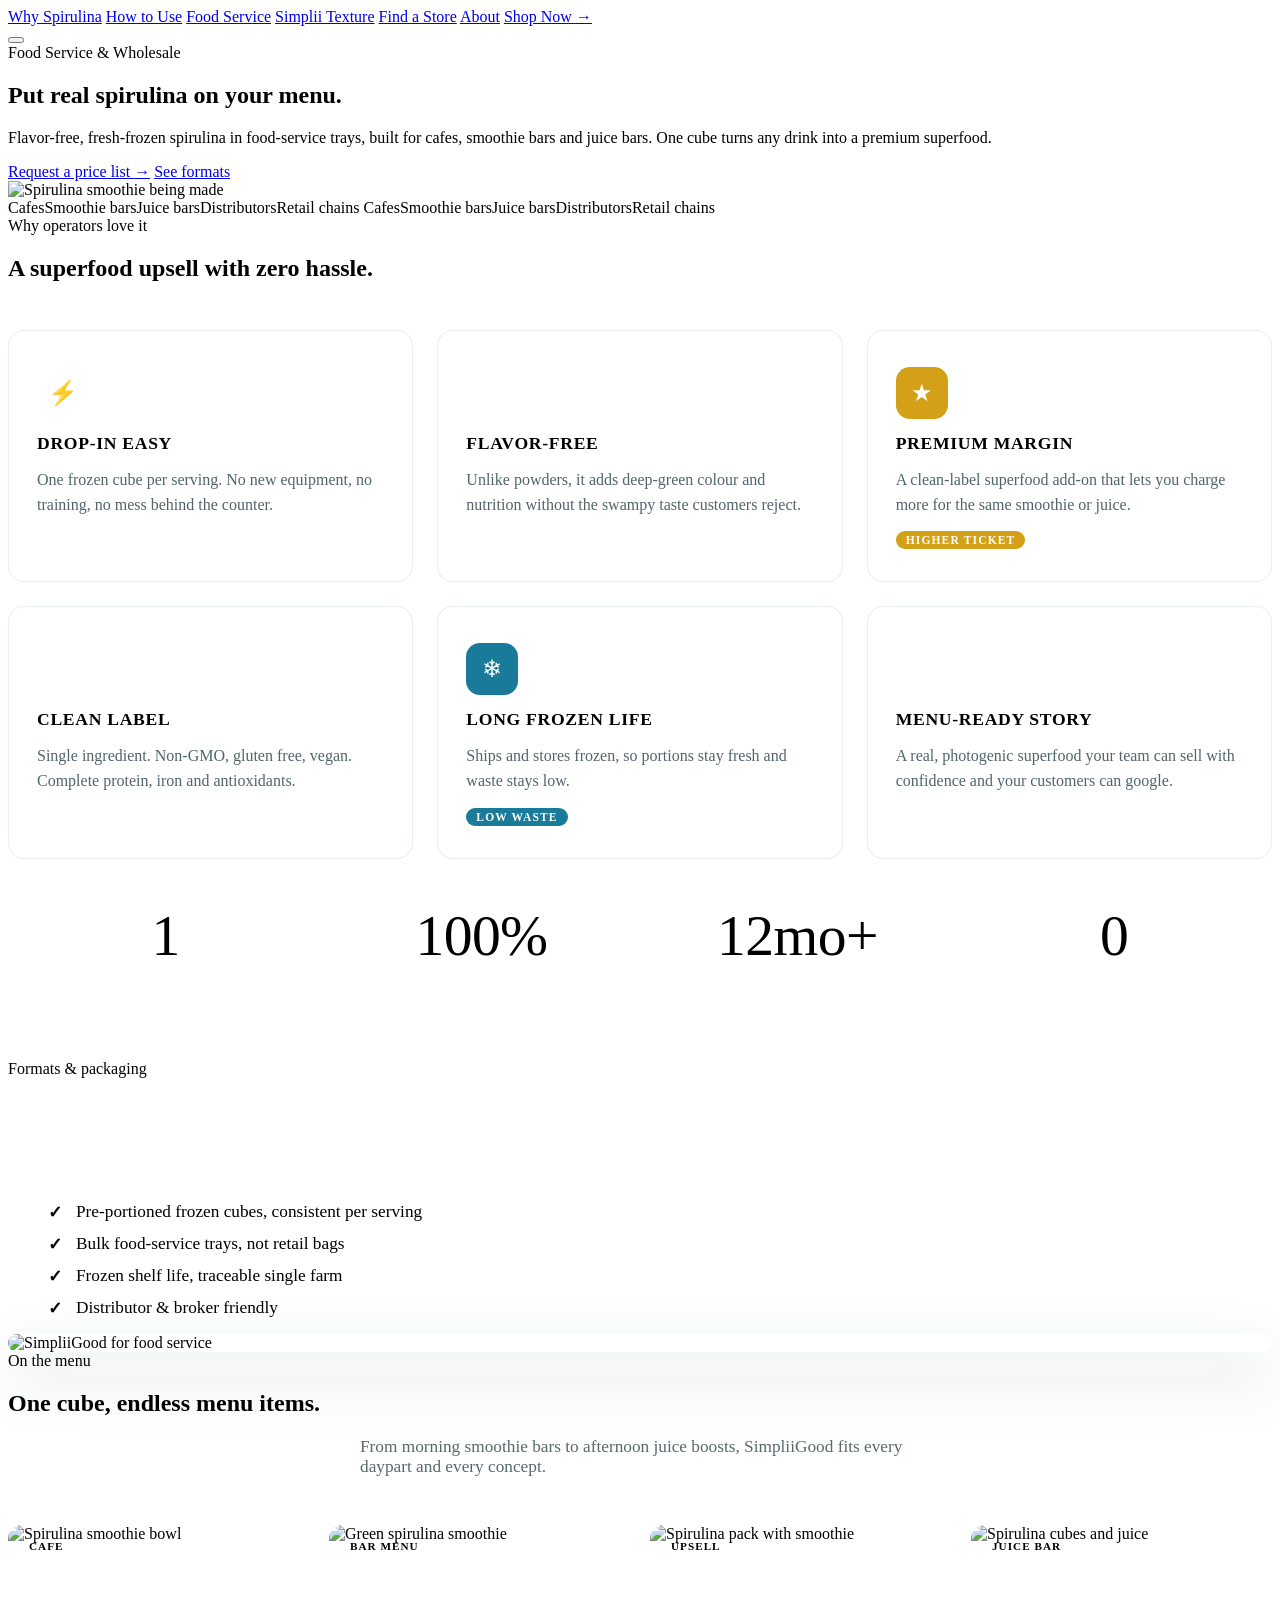
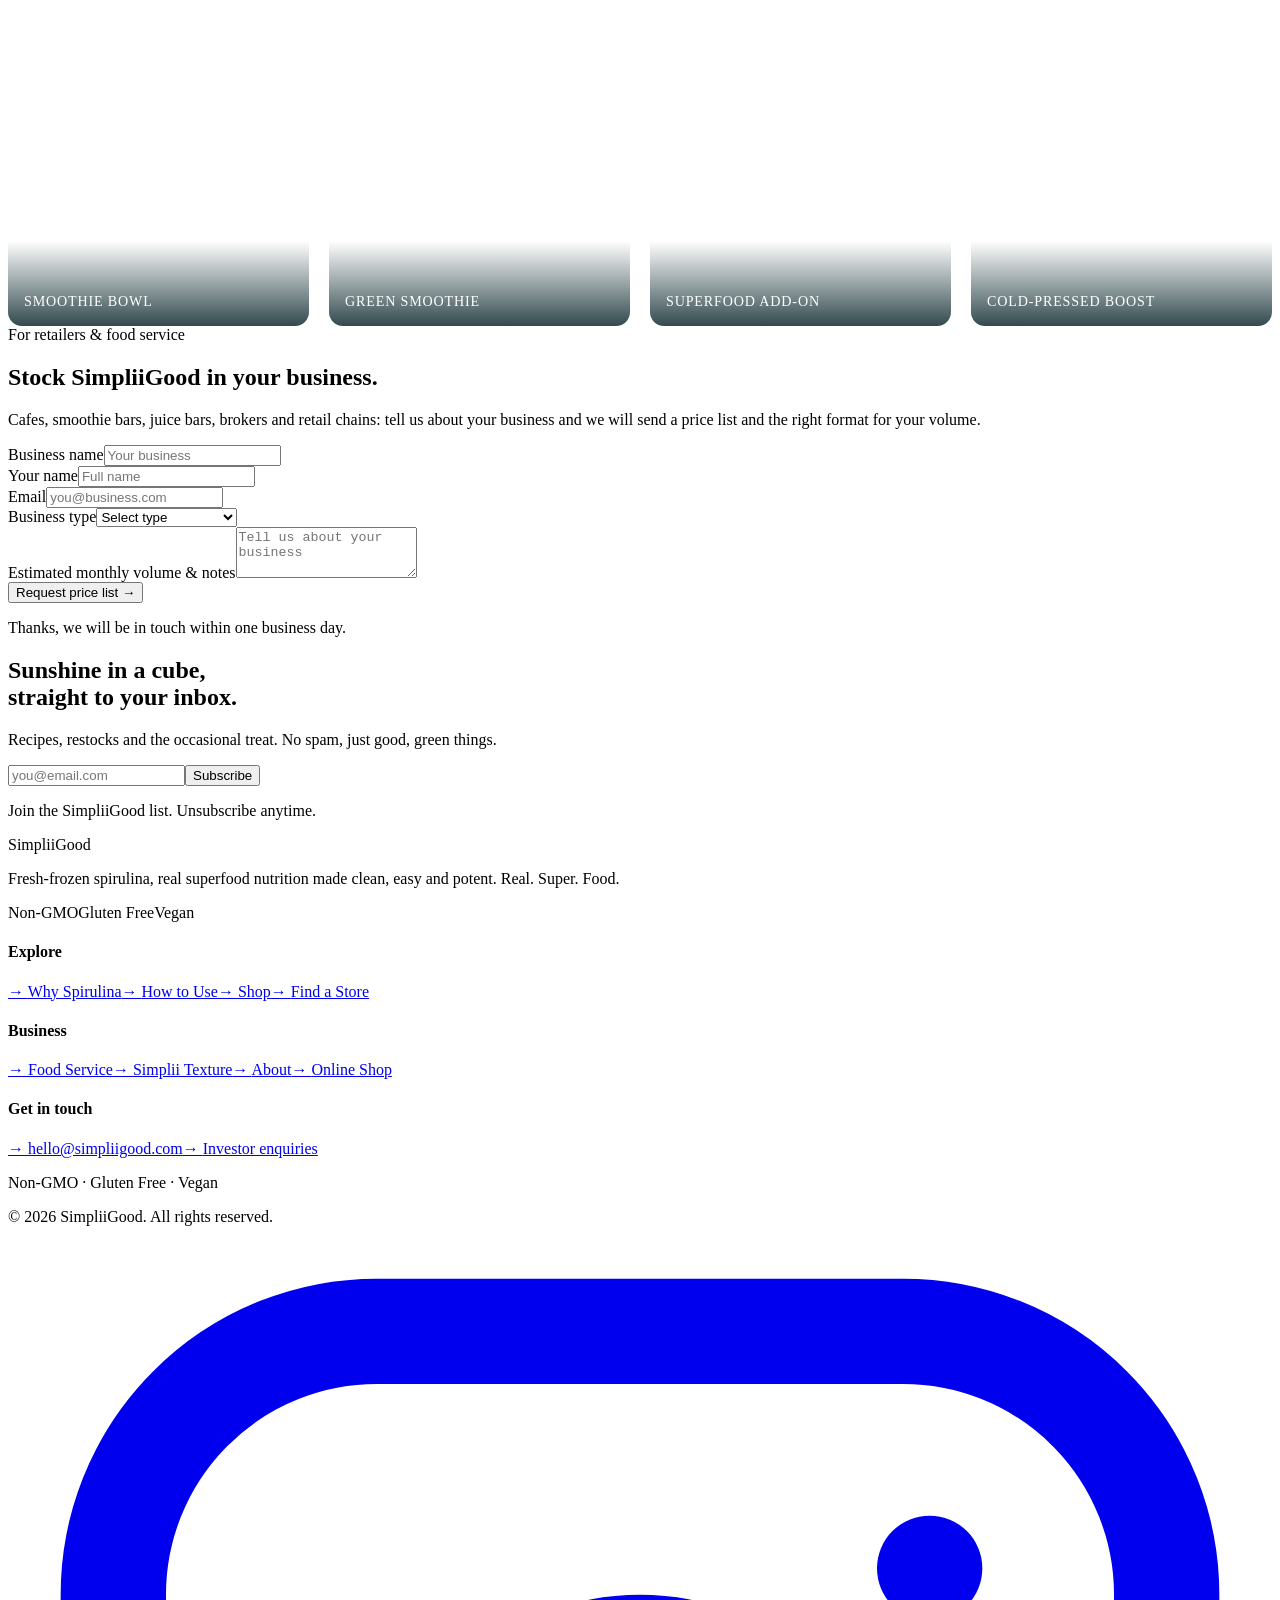
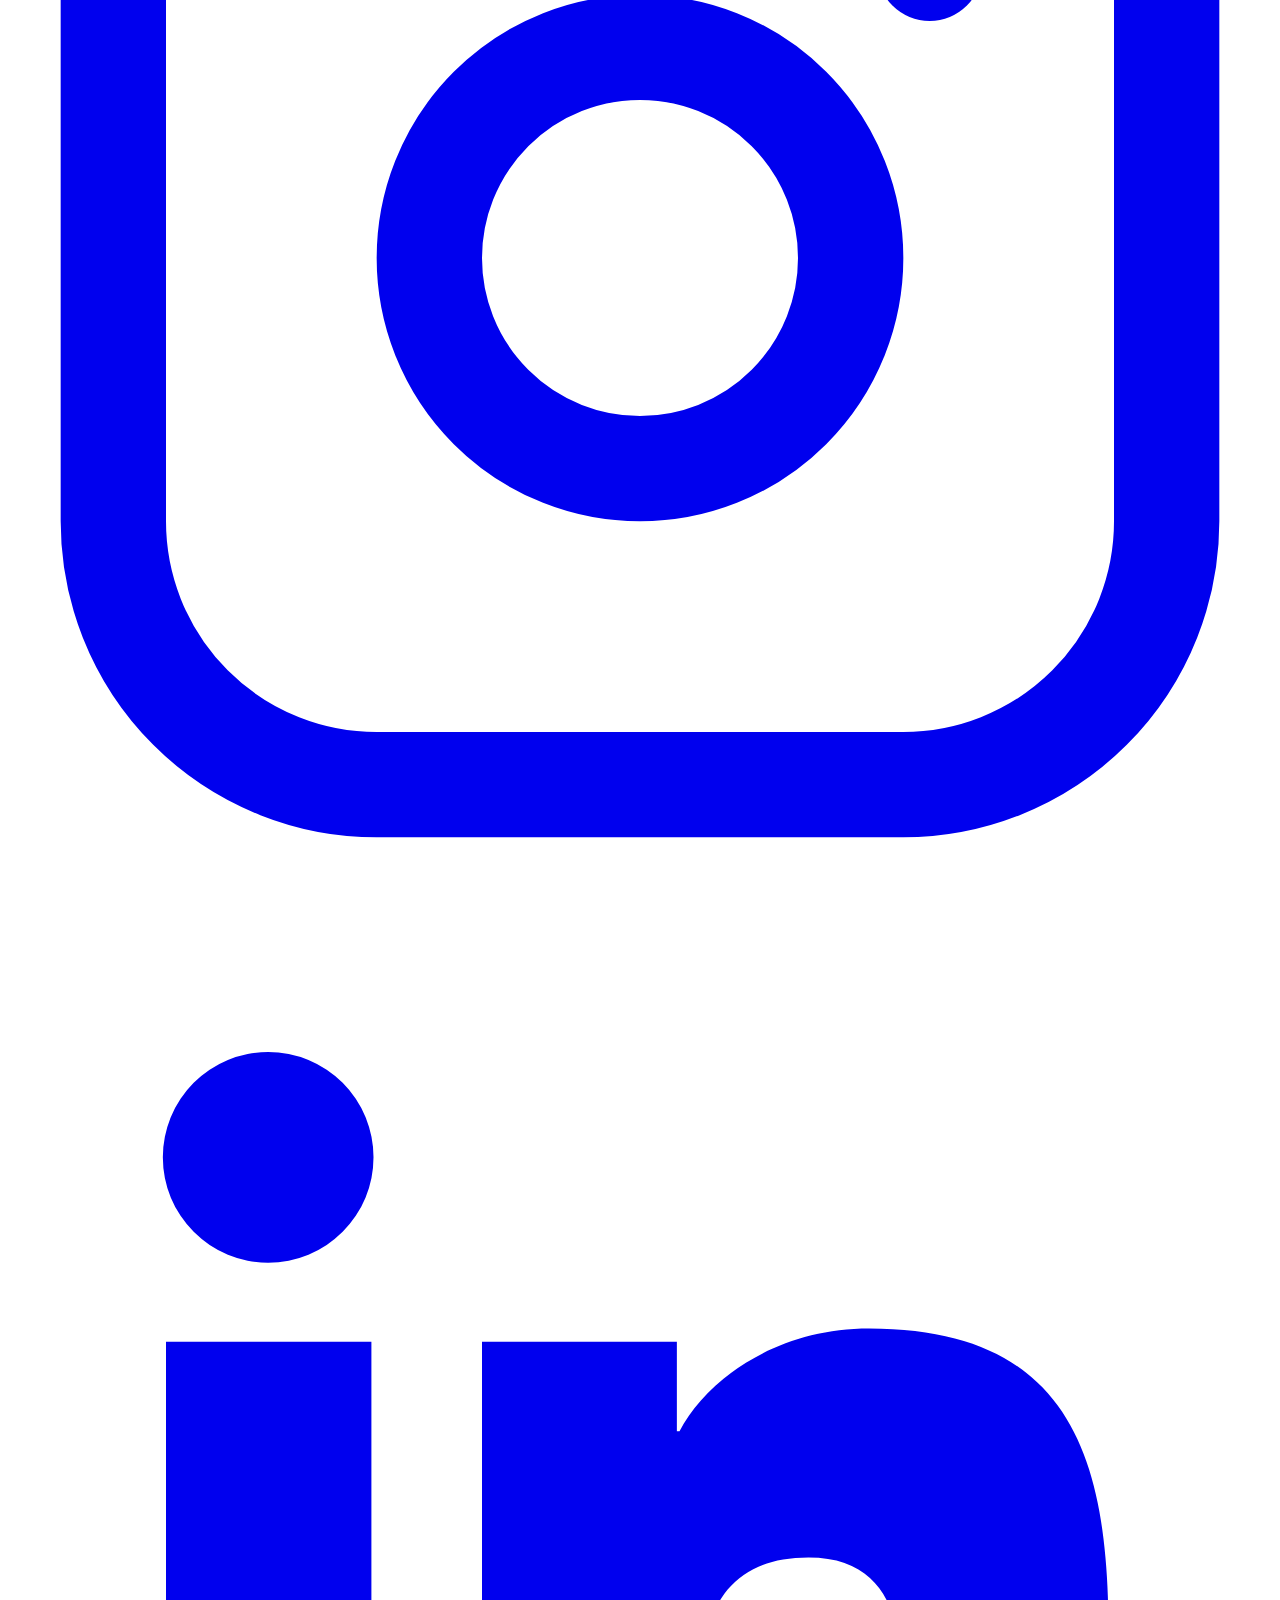
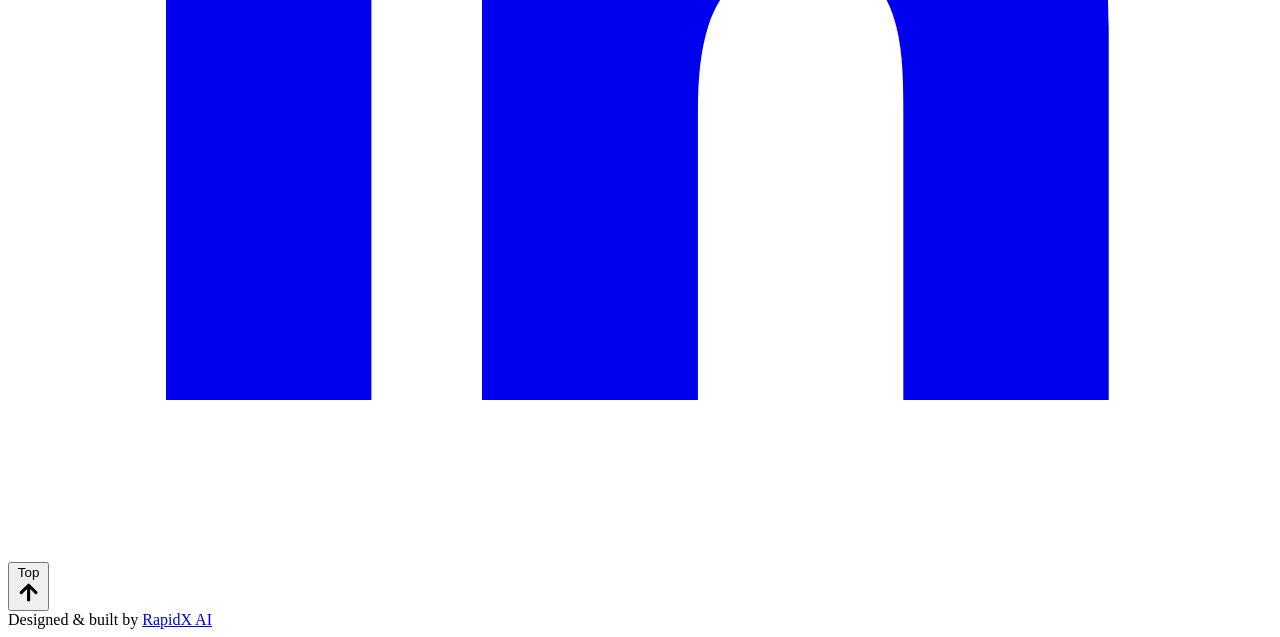
==== food-service.html @ 9faa0094 "Footer wordmark removal, white nav logo & about-page updates - Remove the giant 'SimpliiGood' footer" ====
<!DOCTYPE html>
<html lang="en">
<head>
<meta charset="UTF-8"/>
<meta name="viewport" content="width=device-width, initial-scale=1.0"/>
<title>Food Service, SimpliiGood Spirulina for Cafes &amp; Juice Bars</title>
<meta name="description" content="Put real fresh-frozen spirulina on your menu. Flavor-free trays for cafes, smoothie bars, juice bars and distributors. Request a price list from SimpliiGood."/>
<meta name="theme-color" content="#154048"/>
<link rel="stylesheet" href="site.css"/>
<style>
/* ── Food Service page enhancements ───────────────────────── */

/* Benefit cards: tinted icon circles with per-card accent colors */
.fs-cards {
  display: grid;
  grid-template-columns: repeat(3, 1fr);
  gap: 24px;
  margin-top: 48px;
}
@media (max-width: 900px) { .fs-cards { grid-template-columns: repeat(2,1fr); } }
@media (max-width: 580px) { .fs-cards { grid-template-columns: 1fr; } }

.fs-card {
  background: #fff;
  border-radius: 16px;
  padding: 36px 28px 32px;
  display: flex;
  flex-direction: column;
  gap: 14px;
  border: 1.5px solid rgba(21,64,72,.09);
  transition: box-shadow .25s, transform .25s;
  position: relative;
  overflow: hidden;
}
.fs-card::before {
  content: '';
  position: absolute;
  inset: 0;
  opacity: 0;
  transition: opacity .3s;
  border-radius: inherit;
  background: linear-gradient(135deg, var(--card-accent,var(--starburst)) 0%, transparent 60%);
}
.fs-card:hover { box-shadow: 0 12px 40px rgba(21,64,72,.13); transform: translateY(-4px) scale(1.01); }
.fs-card:hover::before { opacity: .06; }

.fs-ic {
  width: 52px; height: 52px; border-radius: 14px;
  display: flex; align-items: center; justify-content: center;
  font-size: 1.5rem;
  background: var(--card-accent,var(--starburst));
  color: #fff;
  flex-shrink: 0;
}
.fs-card h3 {
  font-family: var(--display);
  font-size: 1.1rem;
  letter-spacing: .04em;
  text-transform: uppercase;
  color: var(--ink);
  margin: 0;
}
.fs-card p {
  font-family: var(--cond);
  font-size: 1rem;
  color: rgba(14,42,47,.72);
  line-height: 1.55;
  margin: 0;
}
.fs-card .fs-tag {
  display: inline-block;
  font-family: var(--cond);
  font-size: .72rem;
  font-weight: 700;
  letter-spacing: .1em;
  text-transform: uppercase;
  padding: 3px 10px;
  border-radius: 20px;
  background: var(--card-accent,var(--starburst));
  color: #fff;
  margin-top: auto;
  align-self: flex-start;
}

/* Stat band */
.stat-band {
  background: var(--green);
  padding: 0;
}
.stat-band .wrap {
  display: grid;
  grid-template-columns: repeat(4, 1fr);
  gap: 0;
}
@media (max-width: 760px) { .stat-band .wrap { grid-template-columns: repeat(2,1fr); } }
@media (max-width: 420px) { .stat-band .wrap { grid-template-columns: 1fr; } }

.stat-band .sb-item {
  padding: 48px 32px;
  text-align: center;
  border-right: 1px solid rgba(255,255,255,.1);
  display: flex; flex-direction: column; align-items: center; gap: 6px;
}
.stat-band .sb-item:last-child { border-right: none; }
@media (max-width: 760px) {
  .stat-band .sb-item { border-right: none; border-bottom: 1px solid rgba(255,255,255,.1); }
  .stat-band .sb-item:nth-child(odd) { border-right: 1px solid rgba(255,255,255,.1); }
}
.sb-num {
  font-family: var(--display);
  font-size: clamp(2.4rem, 5vw, 3.6rem);
  color: var(--yellow);
  letter-spacing: -.01em;
  line-height: 1;
}
.sb-label {
  font-family: var(--cond);
  font-size: .92rem;
  font-weight: 600;
  letter-spacing: .1em;
  text-transform: uppercase;
  color: rgba(255,255,255,.72);
}
.sb-sub {
  font-family: var(--cond);
  font-size: .85rem;
  color: rgba(255,255,255,.44);
  margin-top: 2px;
}

/* Menu ideas row */
.menu-row {
  display: grid;
  grid-template-columns: repeat(4, 1fr);
  gap: 20px;
  margin-top: 48px;
}
@media (max-width: 860px) { .menu-row { grid-template-columns: repeat(2,1fr); } }
@media (max-width: 480px) { .menu-row { grid-template-columns: repeat(2,1fr); gap: 12px; } }

.menu-card {
  border-radius: 14px;
  overflow: hidden;
  position: relative;
  aspect-ratio: 3/4;
  background: var(--green);
}
.menu-card img {
  width: 100%; height: 100%; object-fit: cover;
  display: block;
  transition: transform .45s ease;
}
.menu-card:hover img { transform: scale(1.06); }
.menu-card .mc-label {
  position: absolute;
  bottom: 0; left: 0; right: 0;
  padding: 52px 16px 16px;
  background: linear-gradient(to top, rgba(14,42,47,.85) 0%, transparent 100%);
  font-family: var(--display);
  font-size: .88rem;
  letter-spacing: .06em;
  text-transform: uppercase;
  color: #fff;
}
.menu-card .mc-badge {
  position: absolute;
  top: 12px; left: 12px;
  background: var(--yellow);
  color: var(--ink);
  font-family: var(--cond);
  font-size: .7rem;
  font-weight: 700;
  letter-spacing: .09em;
  text-transform: uppercase;
  padding: 3px 9px;
  border-radius: 20px;
}

/* Section rhythm: alternate cream background for "on the menu" */
.sec.cream-bg {
  background: var(--cream);
}

/* Split media polish for pack imagery */
.fs-split-img {
  border-radius: 18px;
  overflow: hidden;
  box-shadow: 0 24px 60px rgba(21,64,72,.18);
}
.fs-split-img img { width: 100%; height: 100%; object-fit: cover; display: block; }
</style>
</head>
<body>
<div class="grain" aria-hidden="true"></div>
<div class="scroll-prog" id="scrollProg" aria-hidden="true"></div>
<div class="cursor" id="cursor" aria-hidden="true"></div>
<div class="cursor-dot" id="cursorDot" aria-hidden="true"></div>

<header class="nav nav-light" id="nav">
  <div class="wrap nav-inner">
    <a href="index.html" class="brand"><img src="images/wordmark.png" alt="SimpliiGood" onerror="this.style.display='none'"/></a>
    <nav class="nav-links" id="navLinks">
      <a href="simplii-green.html#benefits">Why Spirulina</a>
      <a href="simplii-green.html#use">How to Use</a>
      <a href="food-service.html">Food Service</a>
      <a href="texture.html">Simplii Texture</a>
      <a href="simplii-green.html#stores">Find a Store</a>
      <a href="about.html">About</a>
      <a class="btn btn-green" href="https://shop.simpliigood.com" target="_blank" rel="noopener">Shop Now <span class="arr">&#8594;</span></a>
    </nav>
    <button class="burger" id="burger" aria-label="Menu"><span></span><span></span><span></span></button>
  </div>
</header>

<!-- HERO -->
<section class="phero green">
  <div class="phero-aura" aria-hidden="true"></div>
  <div class="wrap phero-grid">
    <div class="reveal">
      <span class="eyebrow">Food Service &amp; Wholesale</span>
      <h1>Put real spirulina <span class="y">on your menu.</span></h1>
      <p class="lead">Flavor-free, fresh-frozen spirulina in food-service trays, built for cafes, smoothie bars and juice bars. One cube turns any drink into a premium superfood.</p>
      <div class="phero-cta">
        <a class="btn btn-yellow" href="#pricelist">Request a price list <span class="arr">&#8594;</span></a>
        <a class="btn btn-outline-light" href="#formats">See formats</a>
      </div>
    </div>
    <div class="phero-media reveal"><img src="images/kitchen.webp" alt="Spirulina smoothie being made"/></div>
  </div>
</section>

<div class="marquee" aria-hidden="true"><div class="marquee-track">
  <span>Cafes</span><span>Smoothie bars</span><span>Juice bars</span><span>Distributors</span><span>Retail chains</span>
  <span>Cafes</span><span>Smoothie bars</span><span>Juice bars</span><span>Distributors</span><span>Retail chains</span>
</div></div>

<!-- BENEFITS -->
<section class="sec">
  <div class="wrap">
    <div class="sec-head center reveal">
      <span class="eyebrow" style="color:var(--starburst)">Why operators love it</span>
      <h2>A superfood upsell <span style="color:var(--starburst)">with zero hassle.</span></h2>
    </div>
    <div class="fs-cards">
      <div class="fs-card reveal" style="--card-accent:var(--starburst)">
        <div class="fs-ic">&#9889;</div>
        <h3>Drop-in easy</h3>
        <p>One frozen cube per serving. No new equipment, no training, no mess behind the counter.</p>
        <span class="fs-tag">Zero friction</span>
      </div>
      <div class="fs-card reveal" style="--card-accent:var(--green)">
        <div class="fs-ic">&#9786;</div>
        <h3>Flavor-free</h3>
        <p>Unlike powders, it adds deep-green colour and nutrition without the swampy taste customers reject.</p>
        <span class="fs-tag">Taste-neutral</span>
      </div>
      <div class="fs-card reveal" style="--card-accent:#D4A017">
        <div class="fs-ic">&#9733;</div>
        <h3>Premium margin</h3>
        <p>A clean-label superfood add-on that lets you charge more for the same smoothie or juice.</p>
        <span class="fs-tag">Higher ticket</span>
      </div>
      <div class="fs-card reveal" style="--card-accent:var(--raspberry)">
        <div class="fs-ic">&#10003;</div>
        <h3>Clean label</h3>
        <p>Single ingredient. Non-GMO, gluten free, vegan. Complete protein, iron and antioxidants.</p>
        <span class="fs-tag">One ingredient</span>
      </div>
      <div class="fs-card reveal" style="--card-accent:#1A7A9A">
        <div class="fs-ic">&#10052;</div>
        <h3>Long frozen life</h3>
        <p>Ships and stores frozen, so portions stay fresh and waste stays low.</p>
        <span class="fs-tag">Low waste</span>
      </div>
      <div class="fs-card reveal" style="--card-accent:var(--starburst)">
        <div class="fs-ic">&#10022;</div>
        <h3>Menu-ready story</h3>
        <p>A real, photogenic superfood your team can sell with confidence and your customers can google.</p>
        <span class="fs-tag">Sells itself</span>
      </div>
    </div>
  </div>
</section>

<!-- STAT BAND -->
<div class="stat-band">
  <div class="wrap">
    <div class="sb-item reveal">
      <div class="sb-num">1</div>
      <div class="sb-label">Cube per serving</div>
      <div class="sb-sub">Consistent, portioned dosing</div>
    </div>
    <div class="sb-item reveal">
      <div class="sb-num">100%</div>
      <div class="sb-label">Single ingredient</div>
      <div class="sb-sub">Non-GMO, vegan, gluten free</div>
    </div>
    <div class="sb-item reveal">
      <div class="sb-num">12mo+</div>
      <div class="sb-label">Frozen shelf life</div>
      <div class="sb-sub">Ships and stores frozen</div>
    </div>
    <div class="sb-item reveal">
      <div class="sb-num">0</div>
      <div class="sb-label">Taste compromise</div>
      <div class="sb-sub">Flavor-free, color-rich</div>
    </div>
  </div>
</div>

<!-- FORMATS -->
<section class="sec green" id="formats">
  <div class="wrap split">
    <div class="reveal">
      <span class="eyebrow" style="color:var(--yellow)">Formats &amp; packaging</span>
      <h2 style="color:#fff">Built for the <span class="y">back of house.</span></h2>
      <p style="color:rgba(255,255,255,.82)">Food-service trays are sized for high-volume prep, separate from our retail bags. Portioned cubes, consistent dosing, easy storage. Tell us your volume and we will recommend the right format and price.</p>
      <ul style="list-style:none;margin-top:22px;display:grid;gap:12px">
        <li style="font-family:var(--cond);font-weight:500;text-transform:none;font-size:1.08rem;padding-left:28px;position:relative"><span style="position:absolute;left:0;color:var(--yellow);font-weight:700">&#10003;</span> Pre-portioned frozen cubes, consistent per serving</li>
        <li style="font-family:var(--cond);font-weight:500;text-transform:none;font-size:1.08rem;padding-left:28px;position:relative"><span style="position:absolute;left:0;color:var(--yellow);font-weight:700">&#10003;</span> Bulk food-service trays, not retail bags</li>
        <li style="font-family:var(--cond);font-weight:500;text-transform:none;font-size:1.08rem;padding-left:28px;position:relative"><span style="position:absolute;left:0;color:var(--yellow);font-weight:700">&#10003;</span> Frozen shelf life, traceable single farm</li>
        <li style="font-family:var(--cond);font-weight:500;text-transform:none;font-size:1.08rem;padding-left:28px;position:relative"><span style="position:absolute;left:0;color:var(--yellow);font-weight:700">&#10003;</span> Distributor &amp; broker friendly</li>
      </ul>
    </div>
    <div class="split-media reveal"><div class="fs-split-img"><img src="images/b2b.webp" alt="SimpliiGood for food service" loading="lazy"/></div></div>
  </div>
</section>

<!-- USE IDEAS -->
<section class="sec cream-bg">
  <div class="wrap">
    <div class="sec-head center reveal">
      <span class="eyebrow" style="color:var(--starburst)">On the menu</span>
      <h2>One cube, <span style="color:var(--green)">endless menu items.</span></h2>
      <p style="font-family:var(--cond);font-size:1.08rem;color:rgba(14,42,47,.7);max-width:560px;margin:14px auto 0">From morning smoothie bars to afternoon juice boosts, SimpliiGood fits every daypart and every concept.</p>
    </div>
    <div class="menu-row">
      <div class="menu-card reveal">
        <img src="images/smoothie-bowl.webp" alt="Spirulina smoothie bowl" loading="lazy"/>
        <span class="mc-badge">Cafe</span>
        <div class="mc-label">Smoothie Bowl</div>
      </div>
      <div class="menu-card reveal">
        <img src="images/kitchen.webp" alt="Green spirulina smoothie" loading="lazy"/>
        <span class="mc-badge">Bar menu</span>
        <div class="mc-label">Green Smoothie</div>
      </div>
      <div class="menu-card reveal">
        <img src="images/pack-smoothie.webp" alt="Spirulina pack with smoothie" loading="lazy"/>
        <span class="mc-badge">Upsell</span>
        <div class="mc-label">Superfood Add-on</div>
      </div>
      <div class="menu-card reveal">
        <img src="images/flatlay-tray.webp" alt="Spirulina cubes and juice" loading="lazy"/>
        <span class="mc-badge">Juice bar</span>
        <div class="mc-label">Cold-Pressed Boost</div>
      </div>
    </div>
  </div>
</section>

<!-- PRICE LIST FORM -->
<section class="sec yellow" id="pricelist">
  <div class="wrap split">
    <div class="reveal">
      <span class="eyebrow">For retailers &amp; food service</span>
      <h2>Stock SimpliiGood <span style="color:var(--green)">in your business.</span></h2>
      <p>Cafes, smoothie bars, juice bars, brokers and retail chains: tell us about your business and we will send a price list and the right format for your volume.</p>
    </div>
    <div class="reveal">
      <form class="form" data-confirm="Request received ✓" novalidate>
        <div class="field"><label>Business name</label><input name="biz" placeholder="Your business" required/></div>
        <div class="field"><label>Your name</label><input name="name" placeholder="Full name" required/></div>
        <div class="field"><label>Email</label><input name="email" type="email" placeholder="you@business.com" required/></div>
        <div class="field"><label>Business type</label><select name="type" required><option value="" disabled selected>Select type</option><option>Cafe / Smoothie bar</option><option>Juice bar</option><option>Retail chain</option><option>Broker / Wholesaler</option><option>Distributor</option><option>Other</option></select></div>
        <div class="field full"><label>Estimated monthly volume &amp; notes</label><textarea name="notes" rows="3" placeholder="Tell us about your business"></textarea></div>
        <button type="submit" class="btn btn-green">Request price list <span class="arr">&#8594;</span></button>
        <p class="formmsg">Thanks, we will be in touch within one business day.</p>
      </form>
    </div>
  </div>
</section>

<!-- FOOTER -->
<footer class="footer" id="site-footer">
  <div class="wrap">
    <div class="footer-cta reveal">
      <div><h2>Sunshine in a cube,<br/><span class="y">straight to your inbox.</span></h2><p class="cta-sub">Recipes, restocks and the occasional treat. No spam, just good, green things.</p></div>
      <div><form class="news" id="newsForm" novalidate><input type="email" name="email" placeholder="you@email.com" aria-label="Email" required/><button type="submit">Subscribe</button></form><p class="cta-small">Join the SimpliiGood list. Unsubscribe anytime.</p></div>
    </div>
    <div class="footer-top">
      <div class="reveal"><div class="fmark">SimpliiGood</div><p class="tag">Fresh-frozen spirulina, real superfood nutrition made clean, easy and potent. Real. Super. Food.</p><div class="badges"><span>Non-GMO</span><span>Gluten Free</span><span>Vegan</span></div></div>
      <div class="col reveal"><h4>Explore</h4><a href="simplii-green.html#benefits"><span class="fa">&#8594;&nbsp;</span>Why Spirulina</a><a href="simplii-green.html#use"><span class="fa">&#8594;&nbsp;</span>How to Use</a><a href="simplii-green.html#shop"><span class="fa">&#8594;&nbsp;</span>Shop</a><a href="simplii-green.html#stores"><span class="fa">&#8594;&nbsp;</span>Find a Store</a></div>
      <div class="col reveal"><h4>Business</h4><a href="food-service.html"><span class="fa">&#8594;&nbsp;</span>Food Service</a><a href="texture.html"><span class="fa">&#8594;&nbsp;</span>Simplii Texture</a><a href="about.html"><span class="fa">&#8594;&nbsp;</span>About</a><a href="https://shop.simpliigood.com" target="_blank" rel="noopener"><span class="fa">&#8594;&nbsp;</span>Online Shop</a></div>
      <div class="col reveal"><h4>Get in touch</h4><a href="mailto:hello@simpliigood.com"><span class="fa">&#8594;&nbsp;</span>hello@simpliigood.com</a><a href="texture.html#contact"><span class="fa">&#8594;&nbsp;</span>Investor enquiries</a><p>Non-GMO &middot; Gluten Free &middot; Vegan</p></div>
    </div>
    <div class="footer-bottom">
      <span class="footer-legal">&copy; 2026 SimpliiGood. All rights reserved.</span>
      <div class="footer-bottom-right">
        <div class="socials">
          <a href="#" aria-label="Instagram"><svg viewBox="0 0 24 24" fill="none" stroke="currentColor" stroke-width="2"><rect x="2" y="2" width="20" height="20" rx="5"/><circle cx="12" cy="12" r="4"/><circle cx="17.5" cy="6.5" r="1" fill="currentColor" stroke="none"/></svg></a>
          <a href="#" aria-label="LinkedIn"><svg viewBox="0 0 24 24" fill="currentColor"><path d="M6.94 5a2 2 0 11-4 0 2 2 0 014 0zM3 8.5h3.9V21H3zM9 8.5h3.7v1.7h.05c.5-.95 1.8-1.95 3.6-1.95 3.85 0 4.55 2.5 4.55 5.8V21h-3.9v-5.4c0-1.3 0-3-1.8-3s-2.1 1.4-2.1 2.9V21H9z"/></svg></a>
        </div>
        <button class="totop" id="toTop" aria-label="Back to top">Top <svg viewBox="0 0 24 24" fill="none" stroke="currentColor" stroke-width="3" stroke-linecap="round" stroke-linejoin="round"><path d="M12 19V5M5 12l7-7 7 7"/></svg></button>
      </div>
    </div>
    <div class="footer-credit">Designed &amp; built by <a href="https://rapidxai.com" target="_blank" rel="noopener">RapidX AI</a></div>
  </div>
</footer>

<script src="https://cdnjs.cloudflare.com/ajax/libs/gsap/3.12.5/gsap.min.js"></script>
<script src="https://cdnjs.cloudflare.com/ajax/libs/gsap/3.12.5/ScrollTrigger.min.js"></script>
<script src="https://cdn.jsdelivr.net/npm/lenis@1.1.14/dist/lenis.min.js"></script>
<script src="site.js"></script>
</body>
</html>
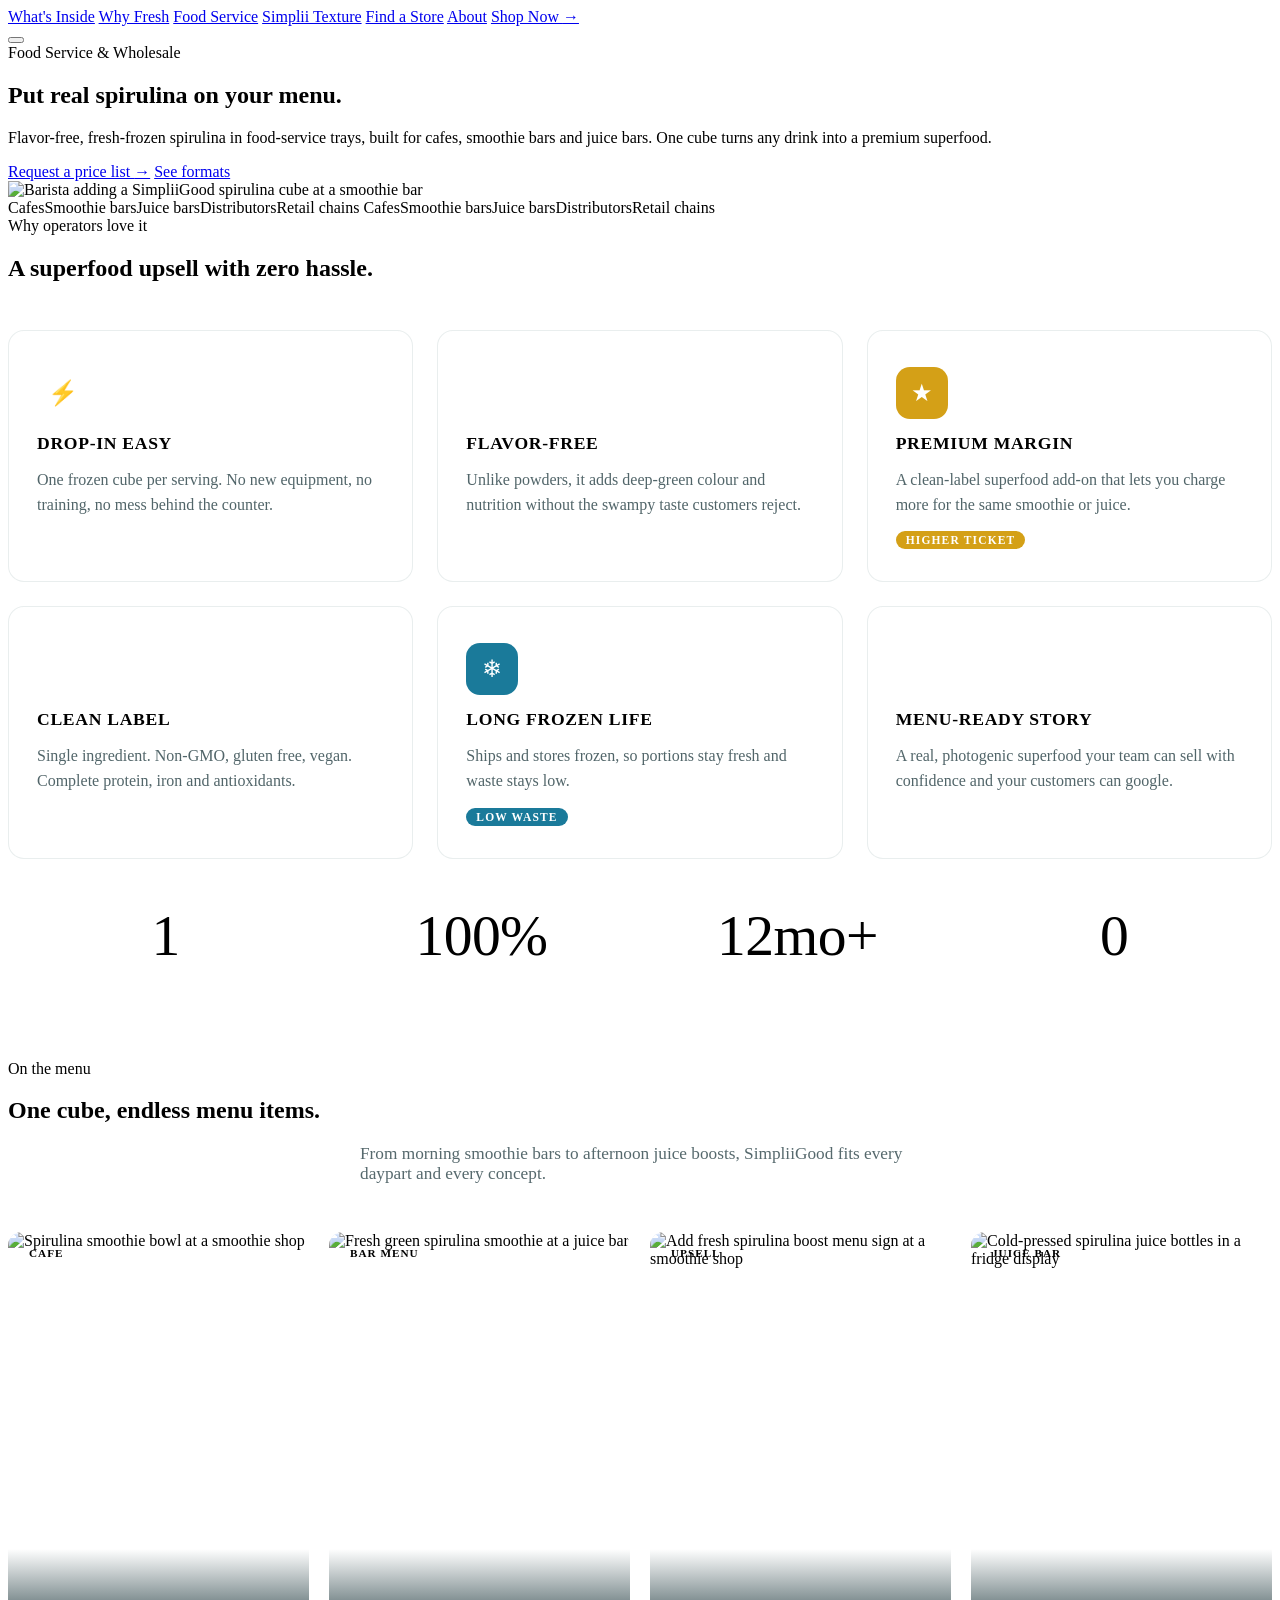
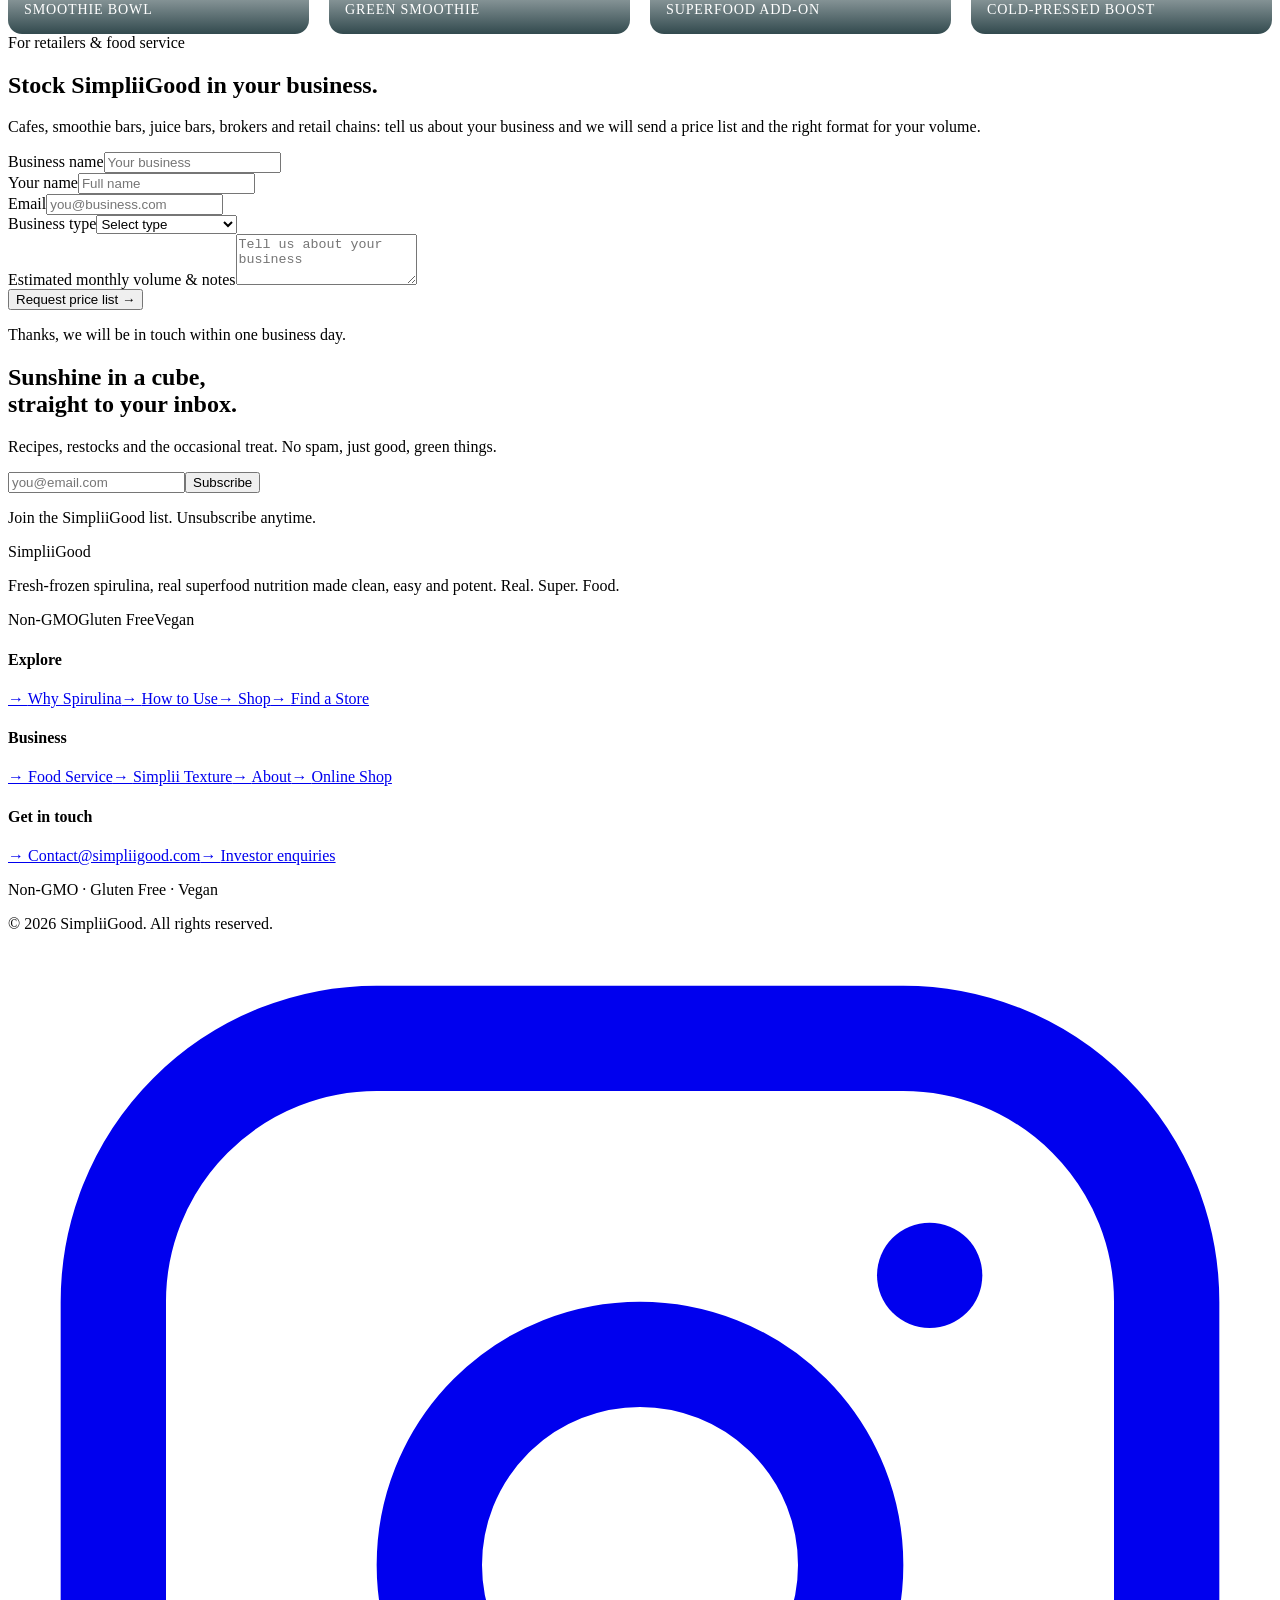
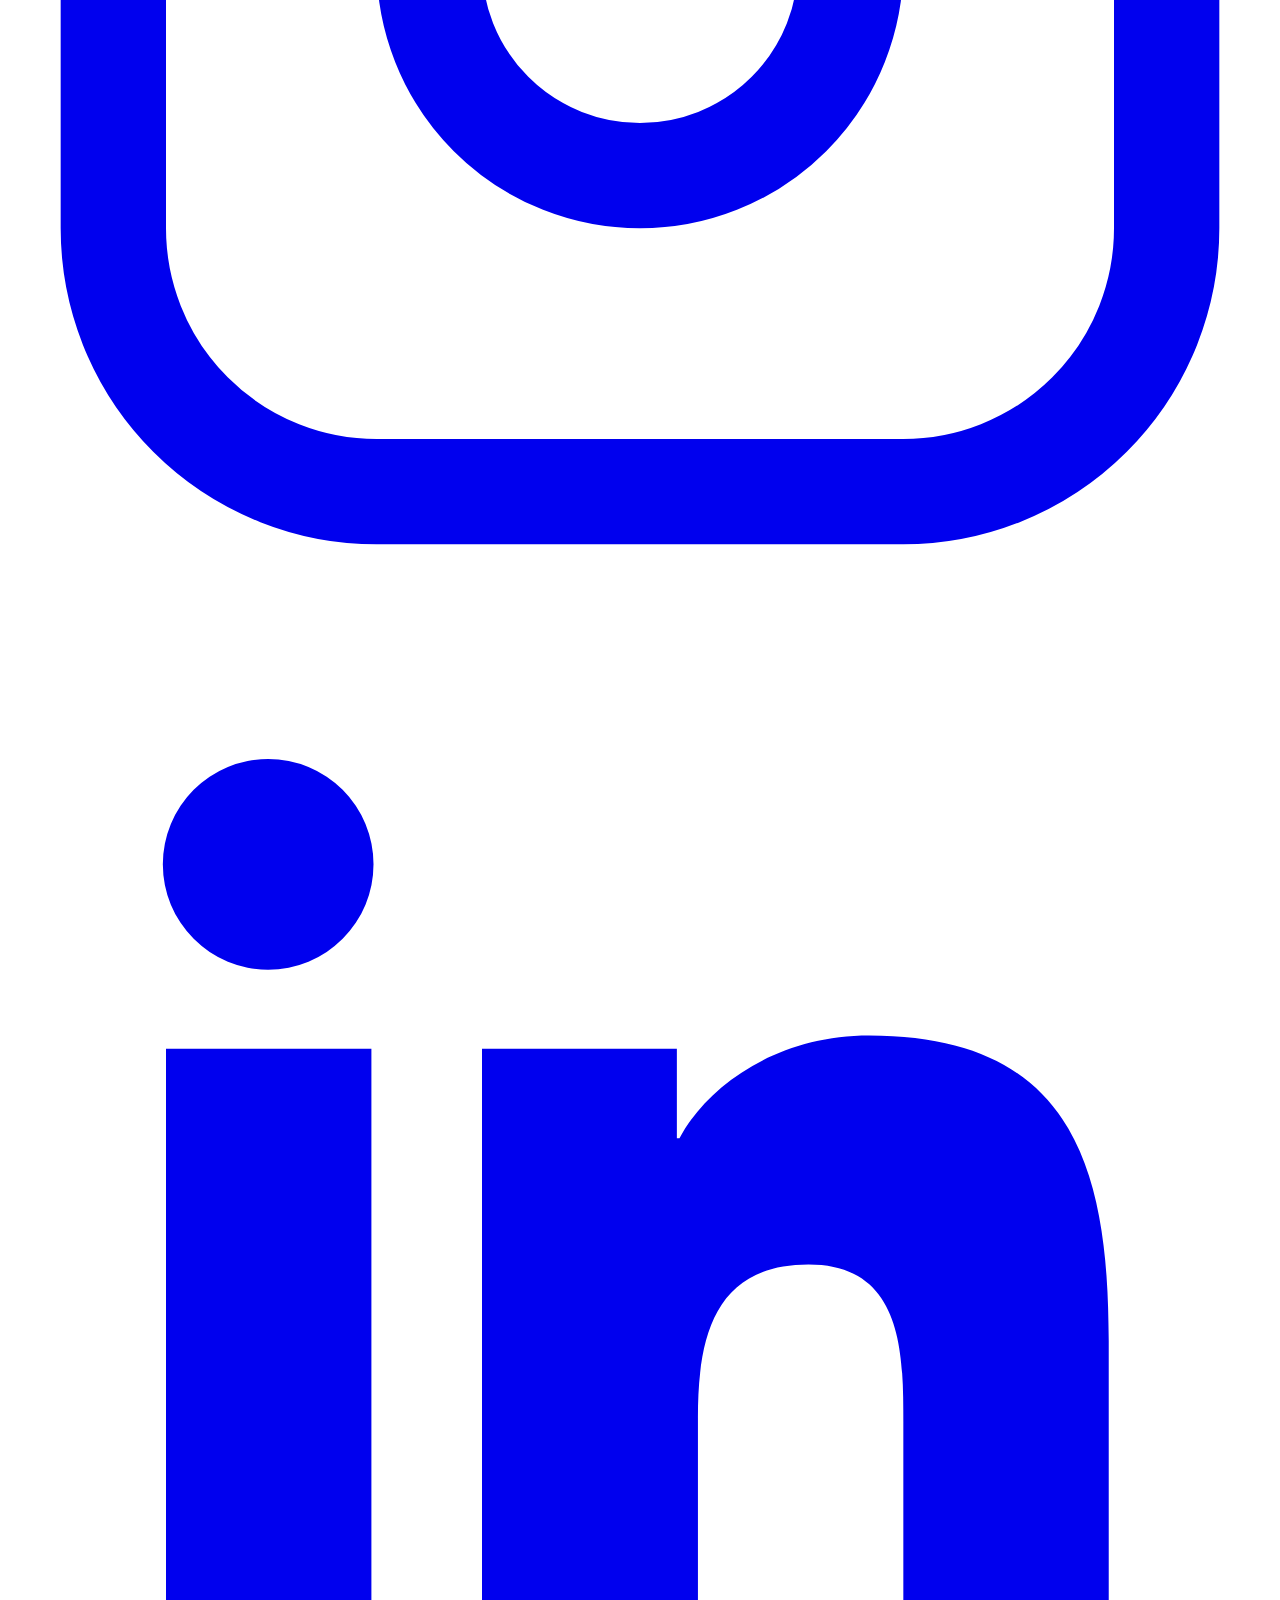
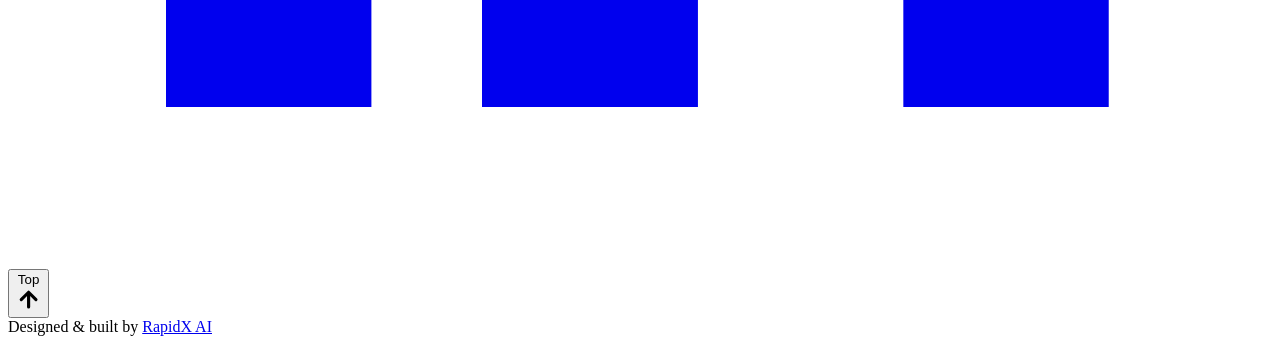
==== commit e7a8ccc5: "Green/Texture content + nav refresh - Green: replace cheap benefits PNG with coded "What it is" band" ====
--- a/food-service.html
+++ b/food-service.html
@@ -200,8 +200,8 @@
   <div class="wrap nav-inner">
     <a href="index.html" class="brand"><img src="images/wordmark.png" alt="SimpliiGood" onerror="this.style.display='none'"/></a>
     <nav class="nav-links" id="navLinks">
-      <a href="simplii-green.html#benefits">Why Spirulina</a>
-      <a href="simplii-green.html#use">How to Use</a>
+      <a href="simplii-green.html#inside">What's Inside</a>
+      <a href="simplii-green.html#fresh">Why Fresh</a>
       <a href="food-service.html">Food Service</a>
       <a href="texture.html">Simplii Texture</a>
       <a href="simplii-green.html#stores">Find a Store</a>
@@ -225,7 +225,7 @@
         <a class="btn btn-outline-light" href="#formats">See formats</a>
       </div>
     </div>
-    <div class="phero-media reveal"><img src="images/kitchen.webp" alt="Spirulina smoothie being made"/></div>
+    <div class="phero-media reveal"><img src="images/fs-phero.webp" alt="Barista adding a SimpliiGood spirulina cube at a smoothie bar"/></div>
   </div>
 </section>
 
@@ -308,24 +308,6 @@
   </div>
 </div>
 
-<!-- FORMATS -->
-<section class="sec green" id="formats">
-  <div class="wrap split">
-    <div class="reveal">
-      <span class="eyebrow" style="color:var(--yellow)">Formats &amp; packaging</span>
-      <h2 style="color:#fff">Built for the <span class="y">back of house.</span></h2>
-      <p style="color:rgba(255,255,255,.82)">Food-service trays are sized for high-volume prep, separate from our retail bags. Portioned cubes, consistent dosing, easy storage. Tell us your volume and we will recommend the right format and price.</p>
-      <ul style="list-style:none;margin-top:22px;display:grid;gap:12px">
-        <li style="font-family:var(--cond);font-weight:500;text-transform:none;font-size:1.08rem;padding-left:28px;position:relative"><span style="position:absolute;left:0;color:var(--yellow);font-weight:700">&#10003;</span> Pre-portioned frozen cubes, consistent per serving</li>
-        <li style="font-family:var(--cond);font-weight:500;text-transform:none;font-size:1.08rem;padding-left:28px;position:relative"><span style="position:absolute;left:0;color:var(--yellow);font-weight:700">&#10003;</span> Bulk food-service trays, not retail bags</li>
-        <li style="font-family:var(--cond);font-weight:500;text-transform:none;font-size:1.08rem;padding-left:28px;position:relative"><span style="position:absolute;left:0;color:var(--yellow);font-weight:700">&#10003;</span> Frozen shelf life, traceable single farm</li>
-        <li style="font-family:var(--cond);font-weight:500;text-transform:none;font-size:1.08rem;padding-left:28px;position:relative"><span style="position:absolute;left:0;color:var(--yellow);font-weight:700">&#10003;</span> Distributor &amp; broker friendly</li>
-      </ul>
-    </div>
-    <div class="split-media reveal"><div class="fs-split-img"><img src="images/b2b.webp" alt="SimpliiGood for food service" loading="lazy"/></div></div>
-  </div>
-</section>
-
 <!-- USE IDEAS -->
 <section class="sec cream-bg">
   <div class="wrap">
@@ -336,22 +318,22 @@
     </div>
     <div class="menu-row">
       <div class="menu-card reveal">
-        <img src="images/smoothie-bowl.webp" alt="Spirulina smoothie bowl" loading="lazy"/>
+        <img src="images/fs-bowl.webp" alt="Spirulina smoothie bowl at a smoothie shop" loading="lazy"/>
         <span class="mc-badge">Cafe</span>
         <div class="mc-label">Smoothie Bowl</div>
       </div>
       <div class="menu-card reveal">
-        <img src="images/kitchen.webp" alt="Green spirulina smoothie" loading="lazy"/>
+        <img src="images/fs-smoothie.webp" alt="Fresh green spirulina smoothie at a juice bar" loading="lazy"/>
         <span class="mc-badge">Bar menu</span>
         <div class="mc-label">Green Smoothie</div>
       </div>
       <div class="menu-card reveal">
-        <img src="images/pack-smoothie.webp" alt="Spirulina pack with smoothie" loading="lazy"/>
+        <img src="images/fs-pack.webp" alt="Add fresh spirulina boost menu sign at a smoothie shop" loading="lazy"/>
         <span class="mc-badge">Upsell</span>
         <div class="mc-label">Superfood Add-on</div>
       </div>
       <div class="menu-card reveal">
-        <img src="images/flatlay-tray.webp" alt="Spirulina cubes and juice" loading="lazy"/>
+        <img src="images/fs-flatlay.webp" alt="Cold-pressed spirulina juice bottles in a fridge display" loading="lazy"/>
         <span class="mc-badge">Juice bar</span>
         <div class="mc-label">Cold-Pressed Boost</div>
       </div>
@@ -392,7 +374,7 @@
       <div class="reveal"><div class="fmark">SimpliiGood</div><p class="tag">Fresh-frozen spirulina, real superfood nutrition made clean, easy and potent. Real. Super. Food.</p><div class="badges"><span>Non-GMO</span><span>Gluten Free</span><span>Vegan</span></div></div>
       <div class="col reveal"><h4>Explore</h4><a href="simplii-green.html#benefits"><span class="fa">&#8594;&nbsp;</span>Why Spirulina</a><a href="simplii-green.html#use"><span class="fa">&#8594;&nbsp;</span>How to Use</a><a href="simplii-green.html#shop"><span class="fa">&#8594;&nbsp;</span>Shop</a><a href="simplii-green.html#stores"><span class="fa">&#8594;&nbsp;</span>Find a Store</a></div>
       <div class="col reveal"><h4>Business</h4><a href="food-service.html"><span class="fa">&#8594;&nbsp;</span>Food Service</a><a href="texture.html"><span class="fa">&#8594;&nbsp;</span>Simplii Texture</a><a href="about.html"><span class="fa">&#8594;&nbsp;</span>About</a><a href="https://shop.simpliigood.com" target="_blank" rel="noopener"><span class="fa">&#8594;&nbsp;</span>Online Shop</a></div>
-      <div class="col reveal"><h4>Get in touch</h4><a href="mailto:hello@simpliigood.com"><span class="fa">&#8594;&nbsp;</span>hello@simpliigood.com</a><a href="texture.html#contact"><span class="fa">&#8594;&nbsp;</span>Investor enquiries</a><p>Non-GMO &middot; Gluten Free &middot; Vegan</p></div>
+      <div class="col reveal"><h4>Get in touch</h4><a href="mailto:Contact@simpliigood.com"><span class="fa">&#8594;&nbsp;</span>Contact@simpliigood.com</a><a href="texture.html#contact"><span class="fa">&#8594;&nbsp;</span>Investor enquiries</a><p>Non-GMO &middot; Gluten Free &middot; Vegan</p></div>
     </div>
     <div class="footer-bottom">
       <span class="footer-legal">&copy; 2026 SimpliiGood. All rights reserved.</span>
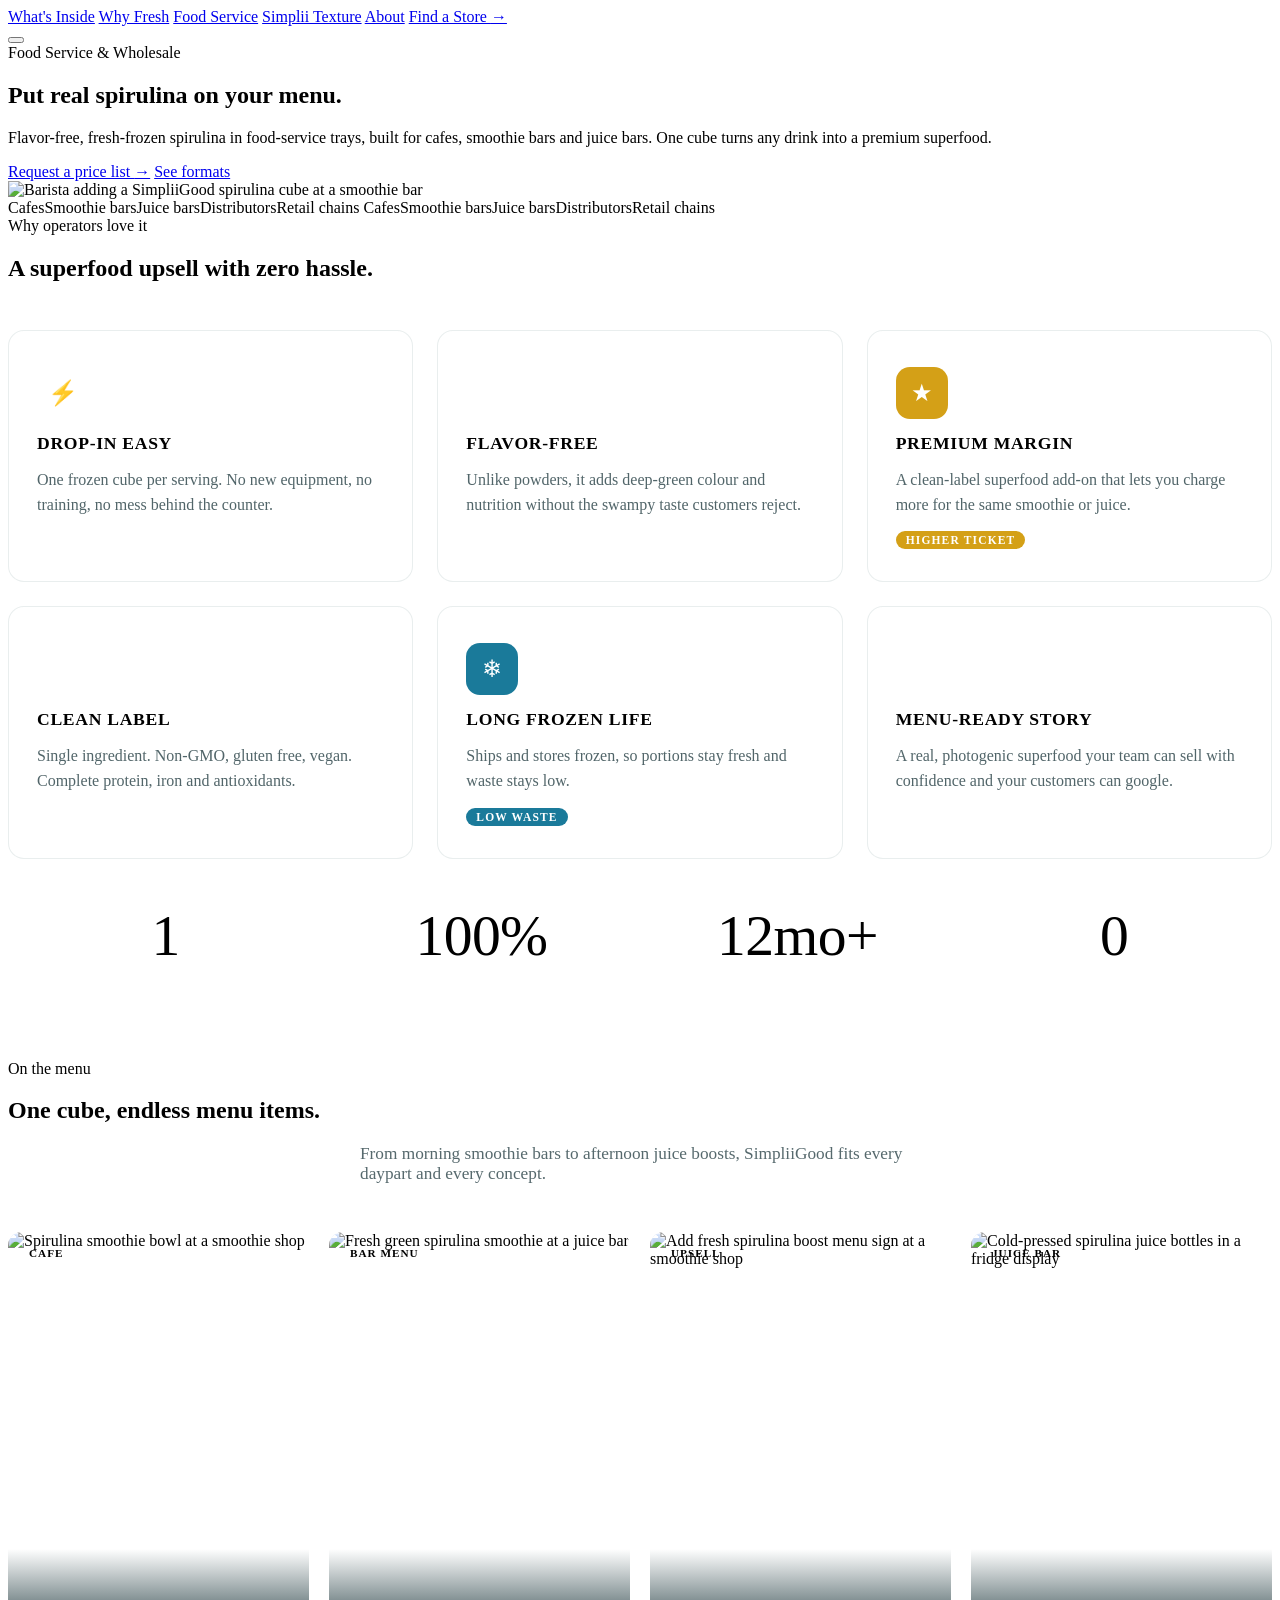
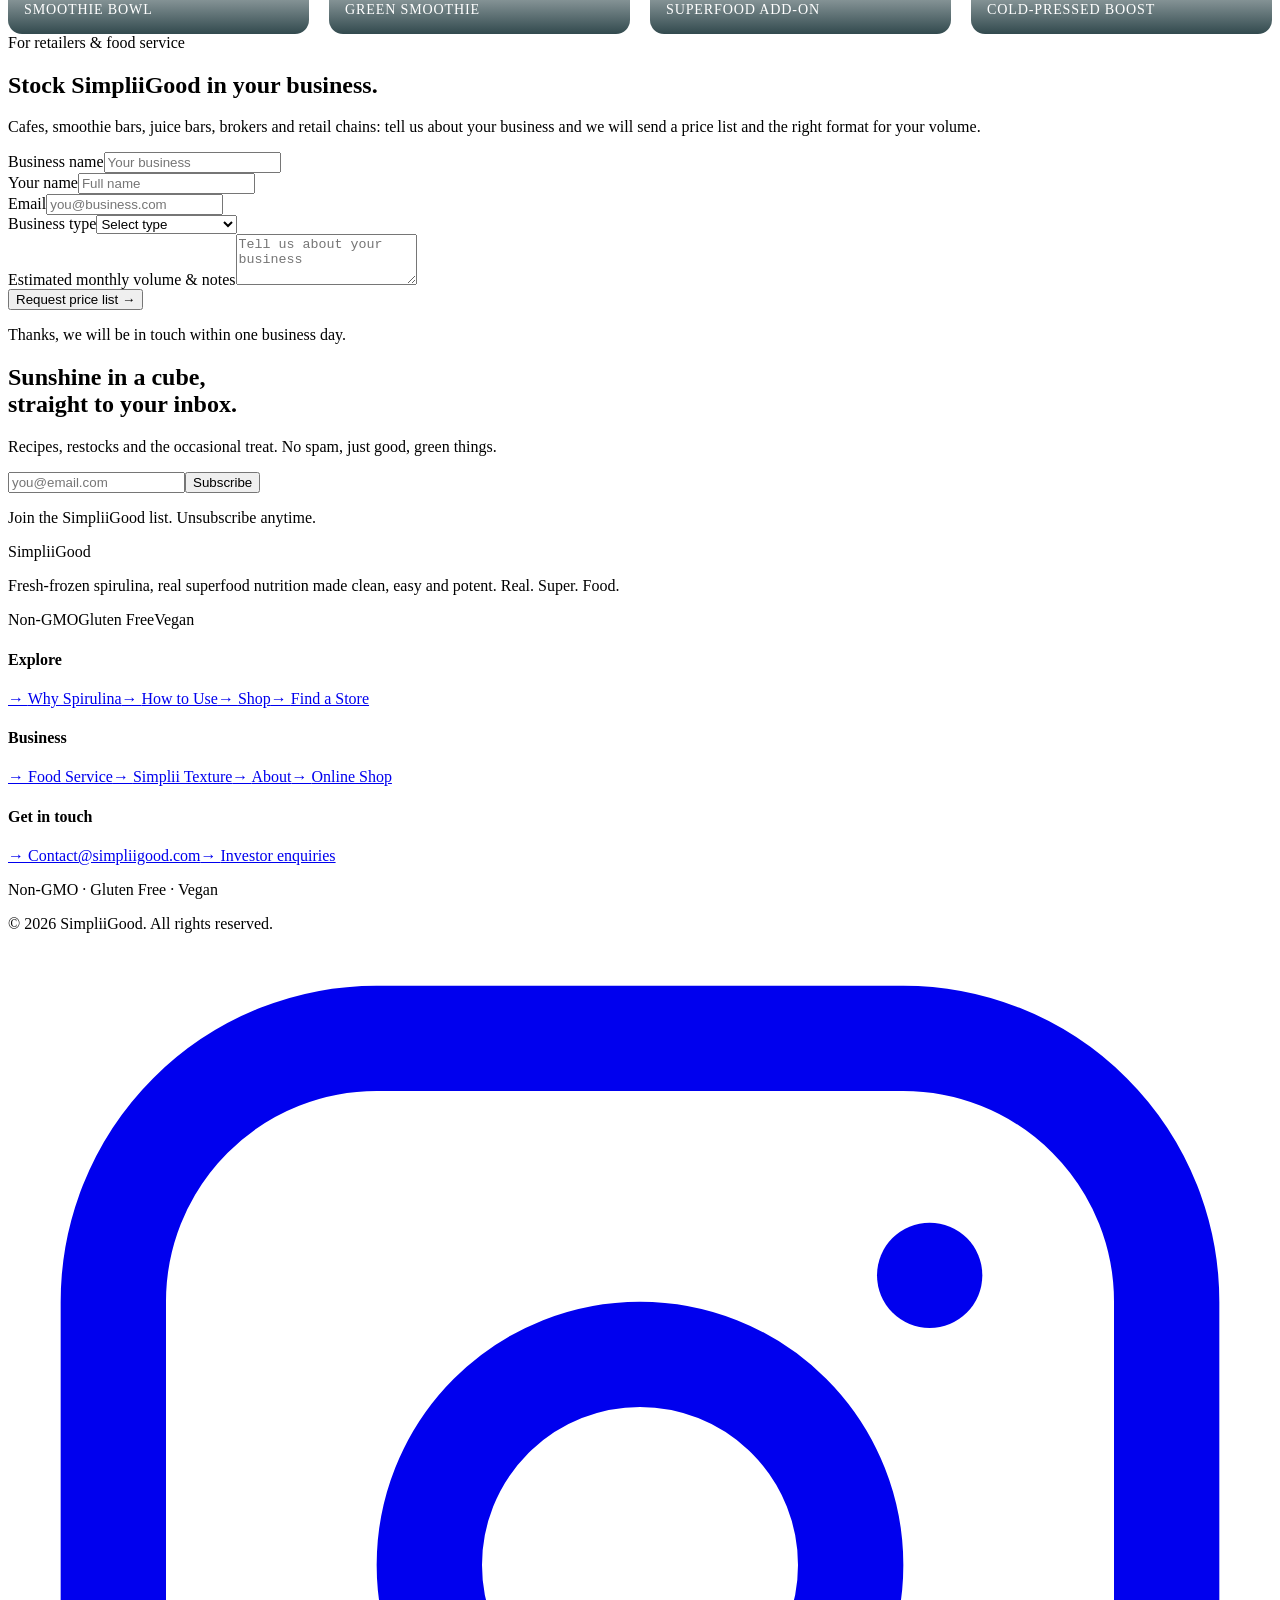
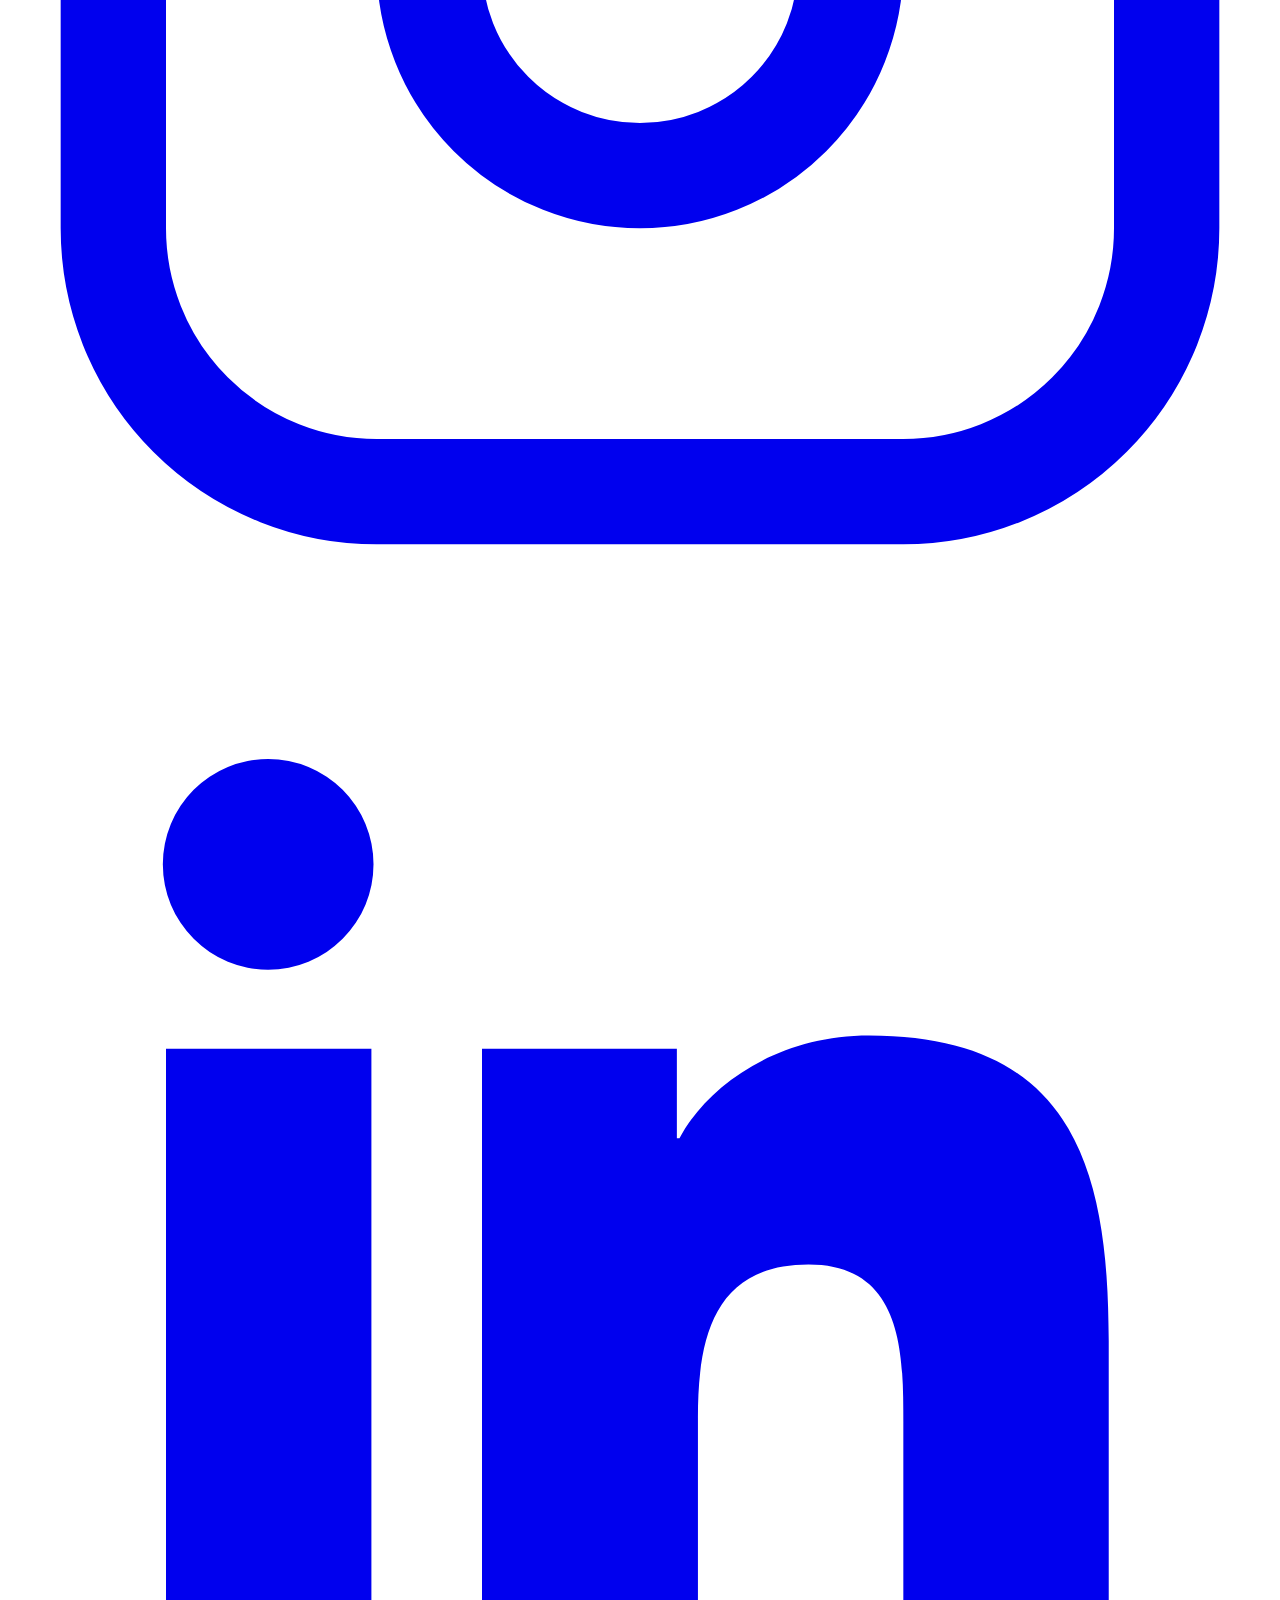
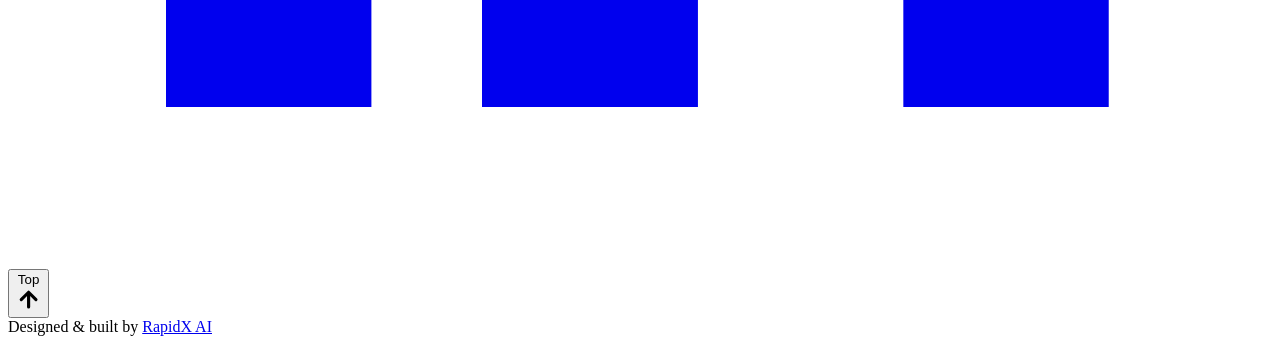
==== commit 011d9cd9: "Nav: Food Service page Shop Now button -> Find a Store Align with the other pages: replace the Shop " ====
--- a/food-service.html
+++ b/food-service.html
@@ -204,9 +204,8 @@
       <a href="simplii-green.html#fresh">Why Fresh</a>
       <a href="food-service.html">Food Service</a>
       <a href="texture.html">Simplii Texture</a>
-      <a href="simplii-green.html#stores">Find a Store</a>
       <a href="about.html">About</a>
-      <a class="btn btn-green" href="https://shop.simpliigood.com" target="_blank" rel="noopener">Shop Now <span class="arr">&#8594;</span></a>
+      <a class="btn btn-green" href="simplii-green.html#stores" data-cursor="Store">Find a Store <span class="arr">&#8594;</span></a>
     </nav>
     <button class="burger" id="burger" aria-label="Menu"><span></span><span></span><span></span></button>
   </div>
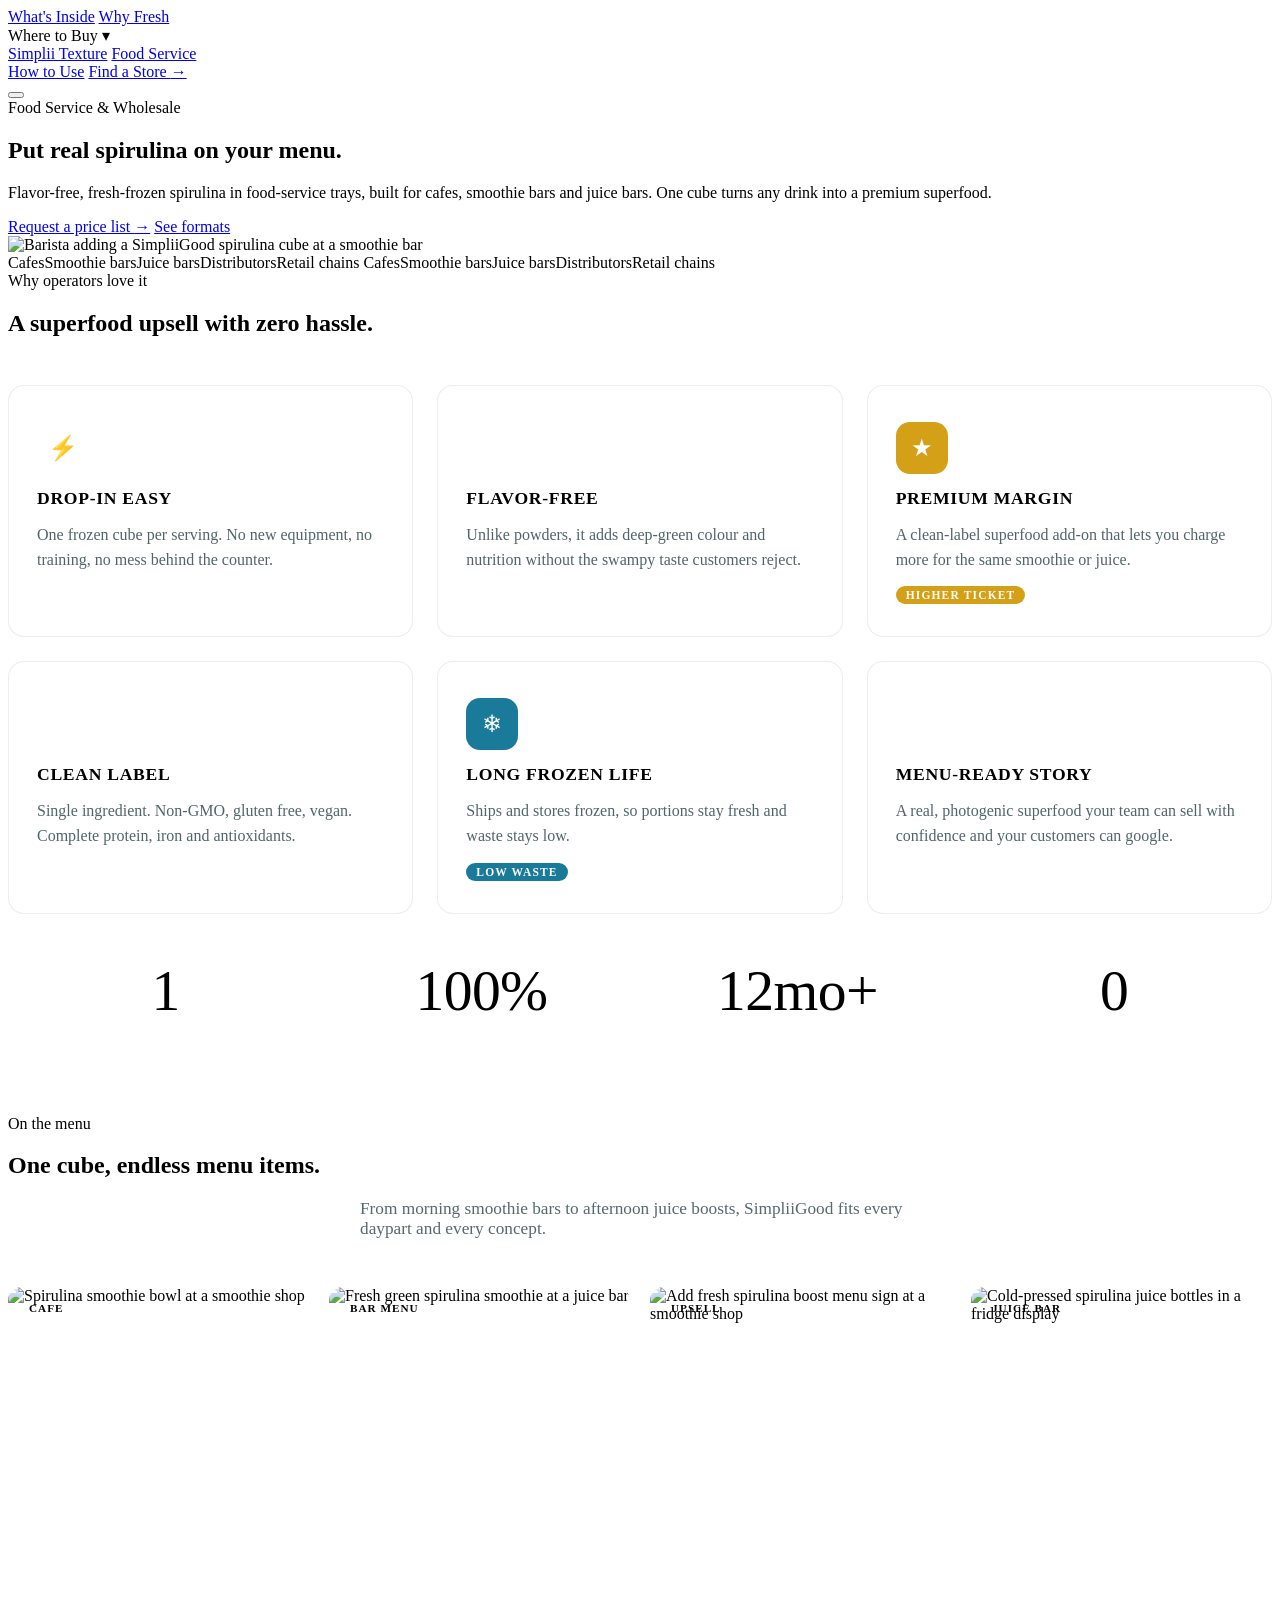
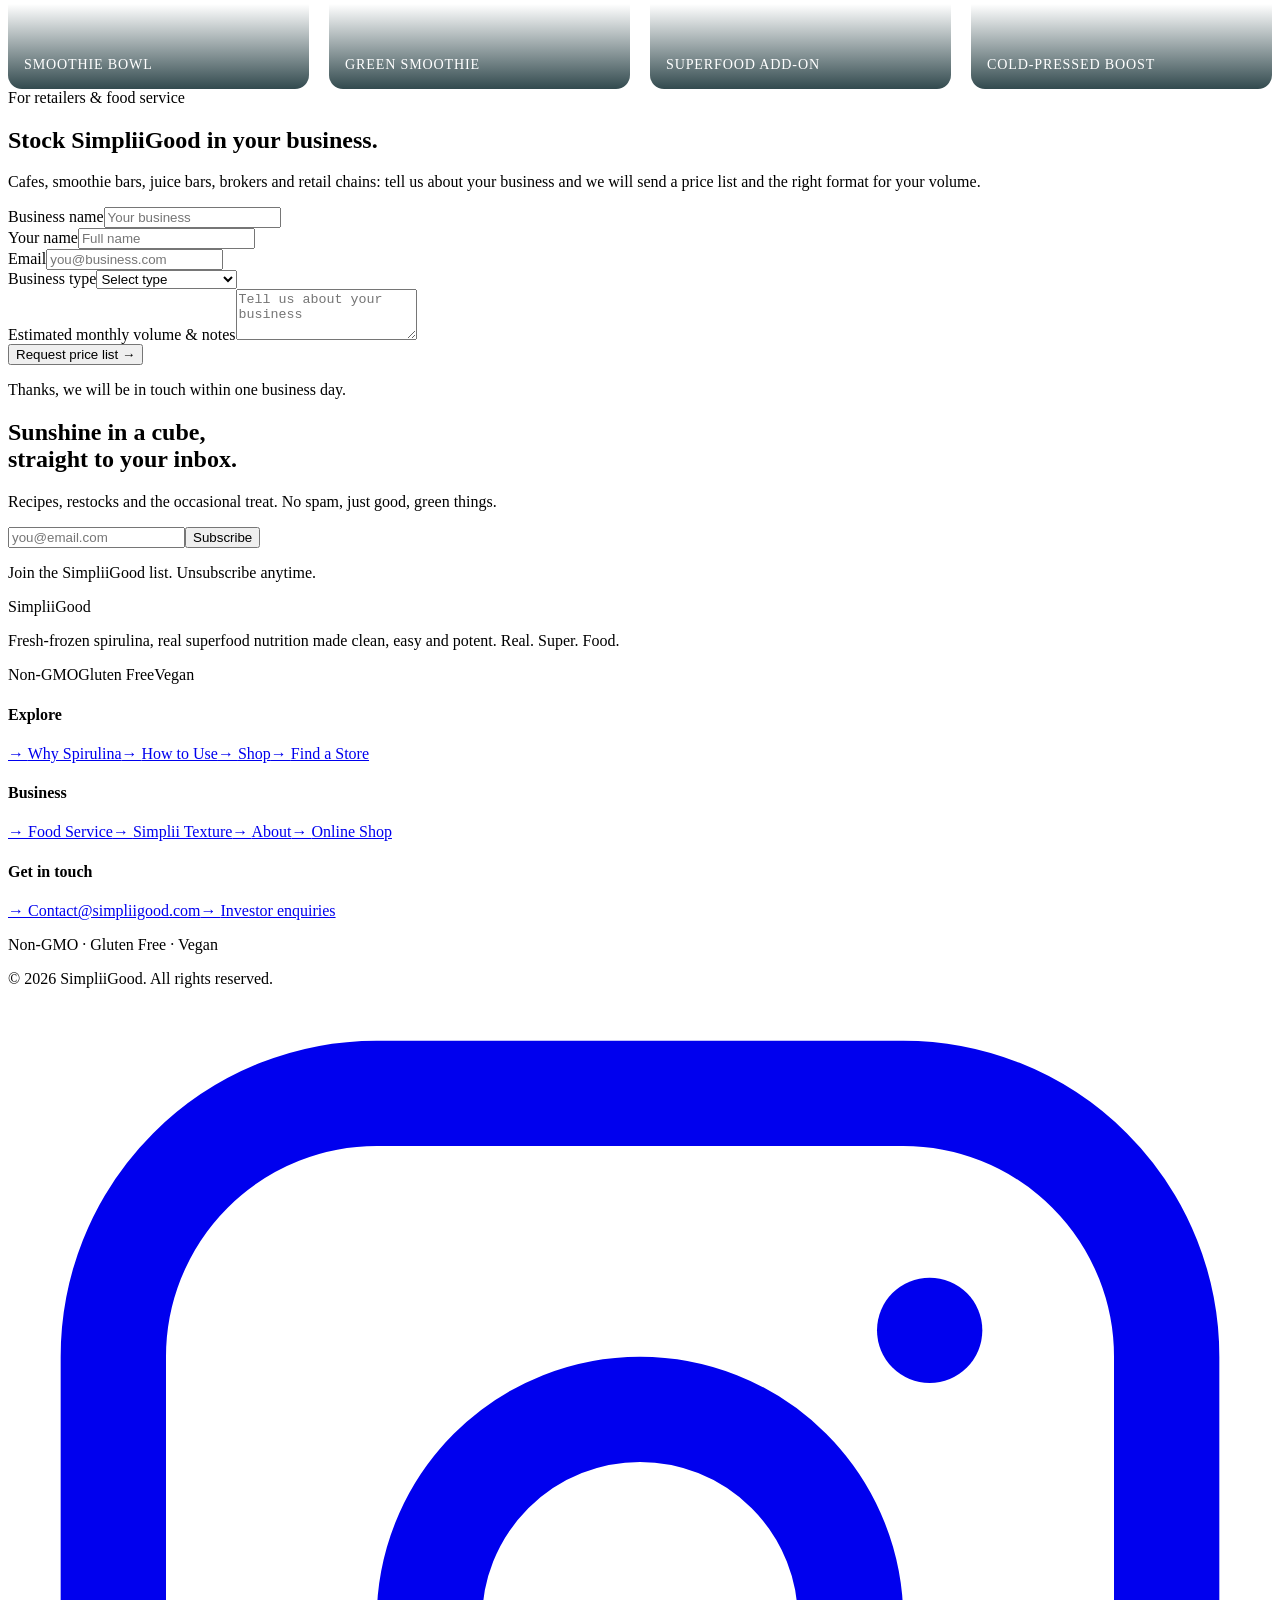
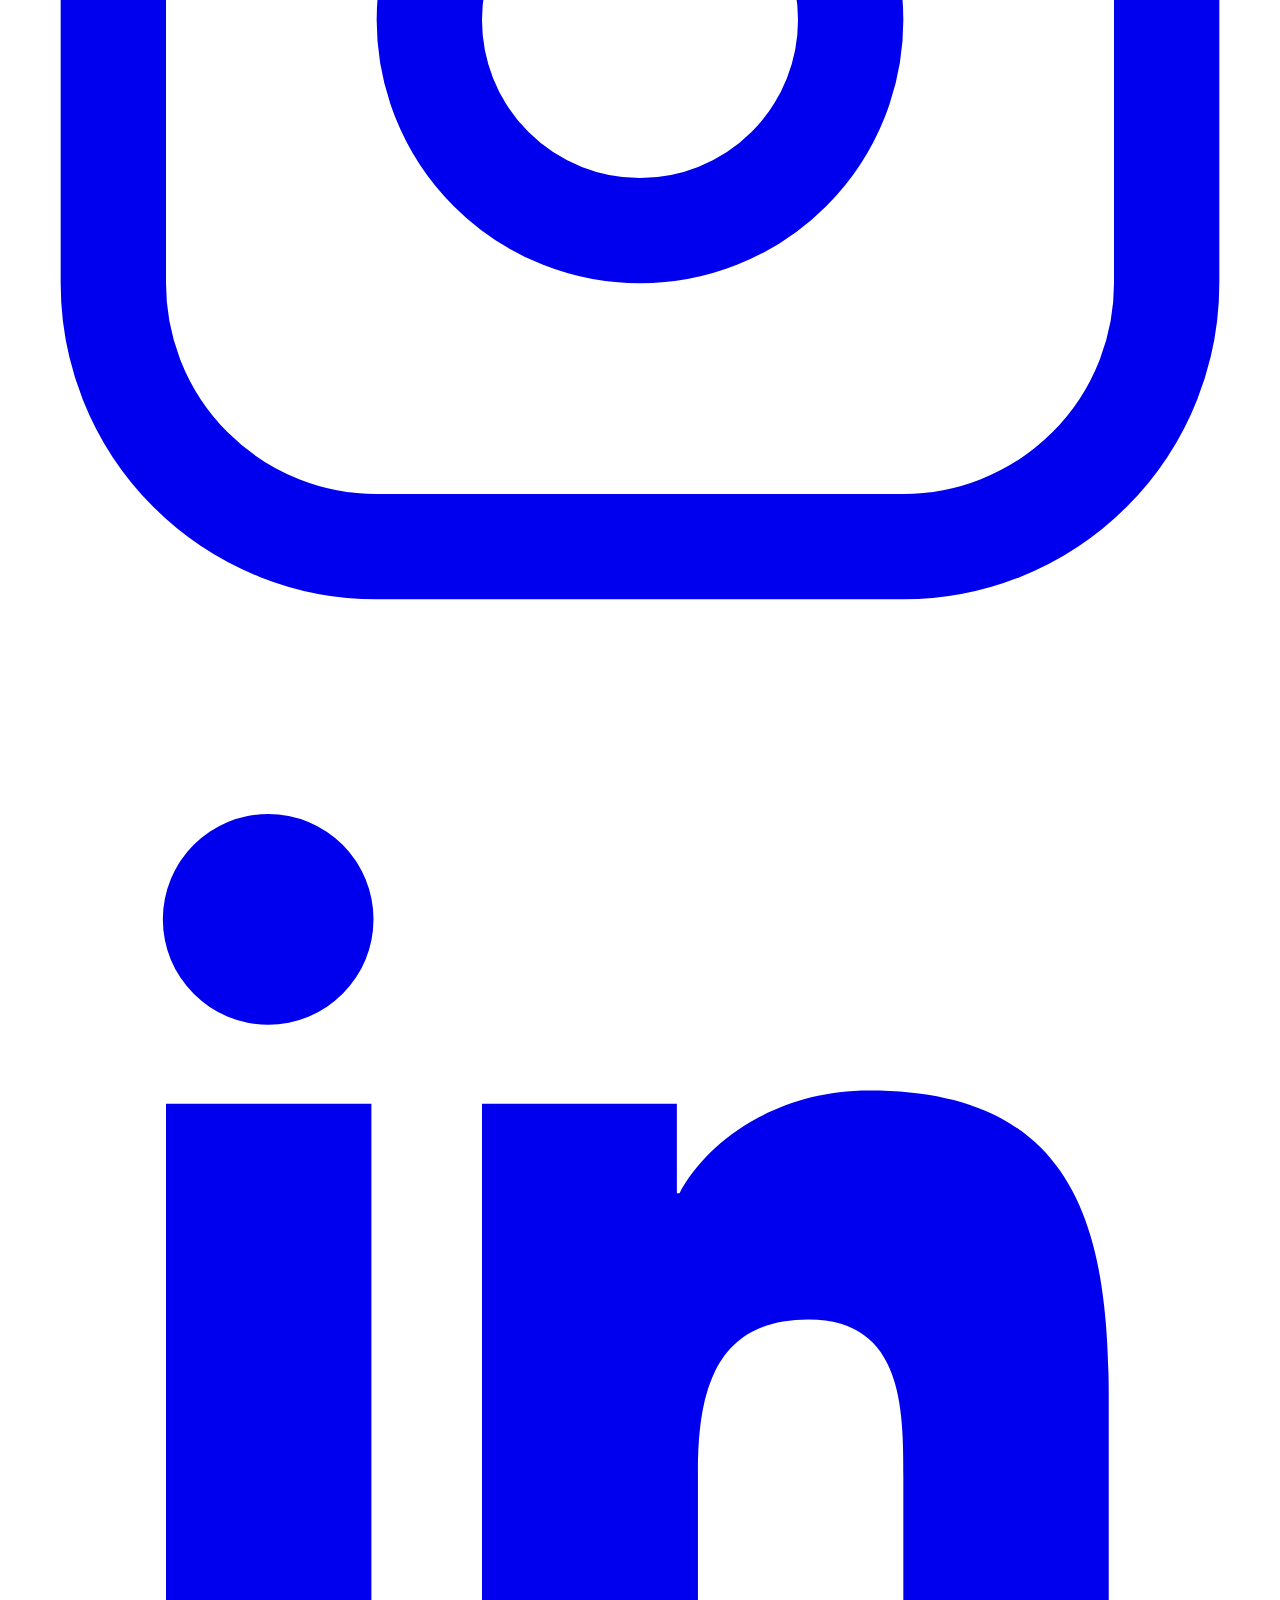
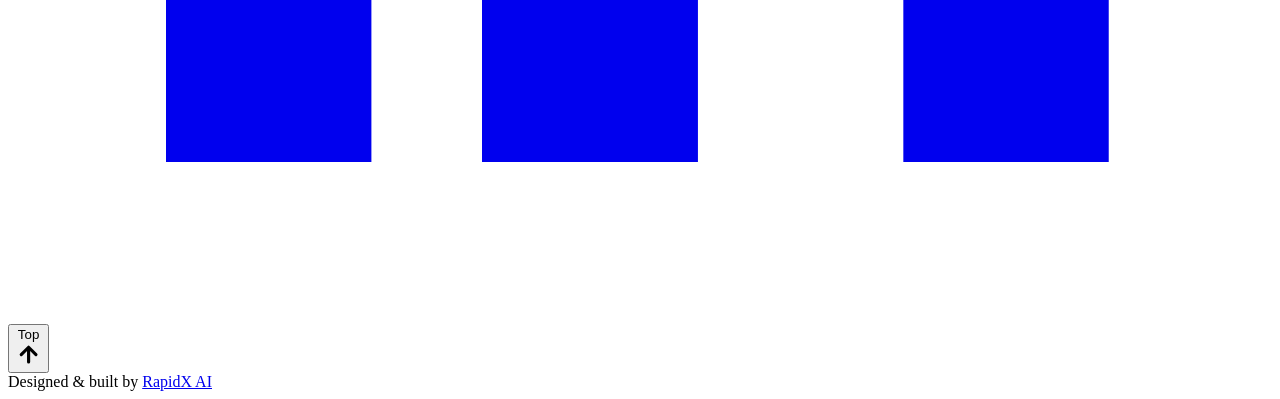
==== commit 2c0a76bf: "Nav: add "Where to Buy" dropdown; About -> How to Use - New "Where to Buy" dropdown (white menu, hov" ====
--- a/food-service.html
+++ b/food-service.html
@@ -202,9 +202,14 @@
     <nav class="nav-links" id="navLinks">
       <a href="simplii-green.html#inside">What's Inside</a>
       <a href="simplii-green.html#fresh">Why Fresh</a>
-      <a href="food-service.html">Food Service</a>
-      <a href="texture.html">Simplii Texture</a>
-      <a href="about.html">About</a>
+      <div class="nav-dd">
+        <a class="nav-dd-toggle" role="button" tabindex="0" aria-haspopup="true">Where to Buy <span class="dd-caret">&#9662;</span></a>
+        <div class="nav-dd-menu">
+          <a href="texture.html">Simplii Texture</a>
+          <a href="food-service.html">Food Service</a>
+        </div>
+      </div>
+      <a href="simplii-green.html#use">How to Use</a>
       <a class="btn btn-green" href="simplii-green.html#stores" data-cursor="Store">Find a Store <span class="arr">&#8594;</span></a>
     </nav>
     <button class="burger" id="burger" aria-label="Menu"><span></span><span></span><span></span></button>
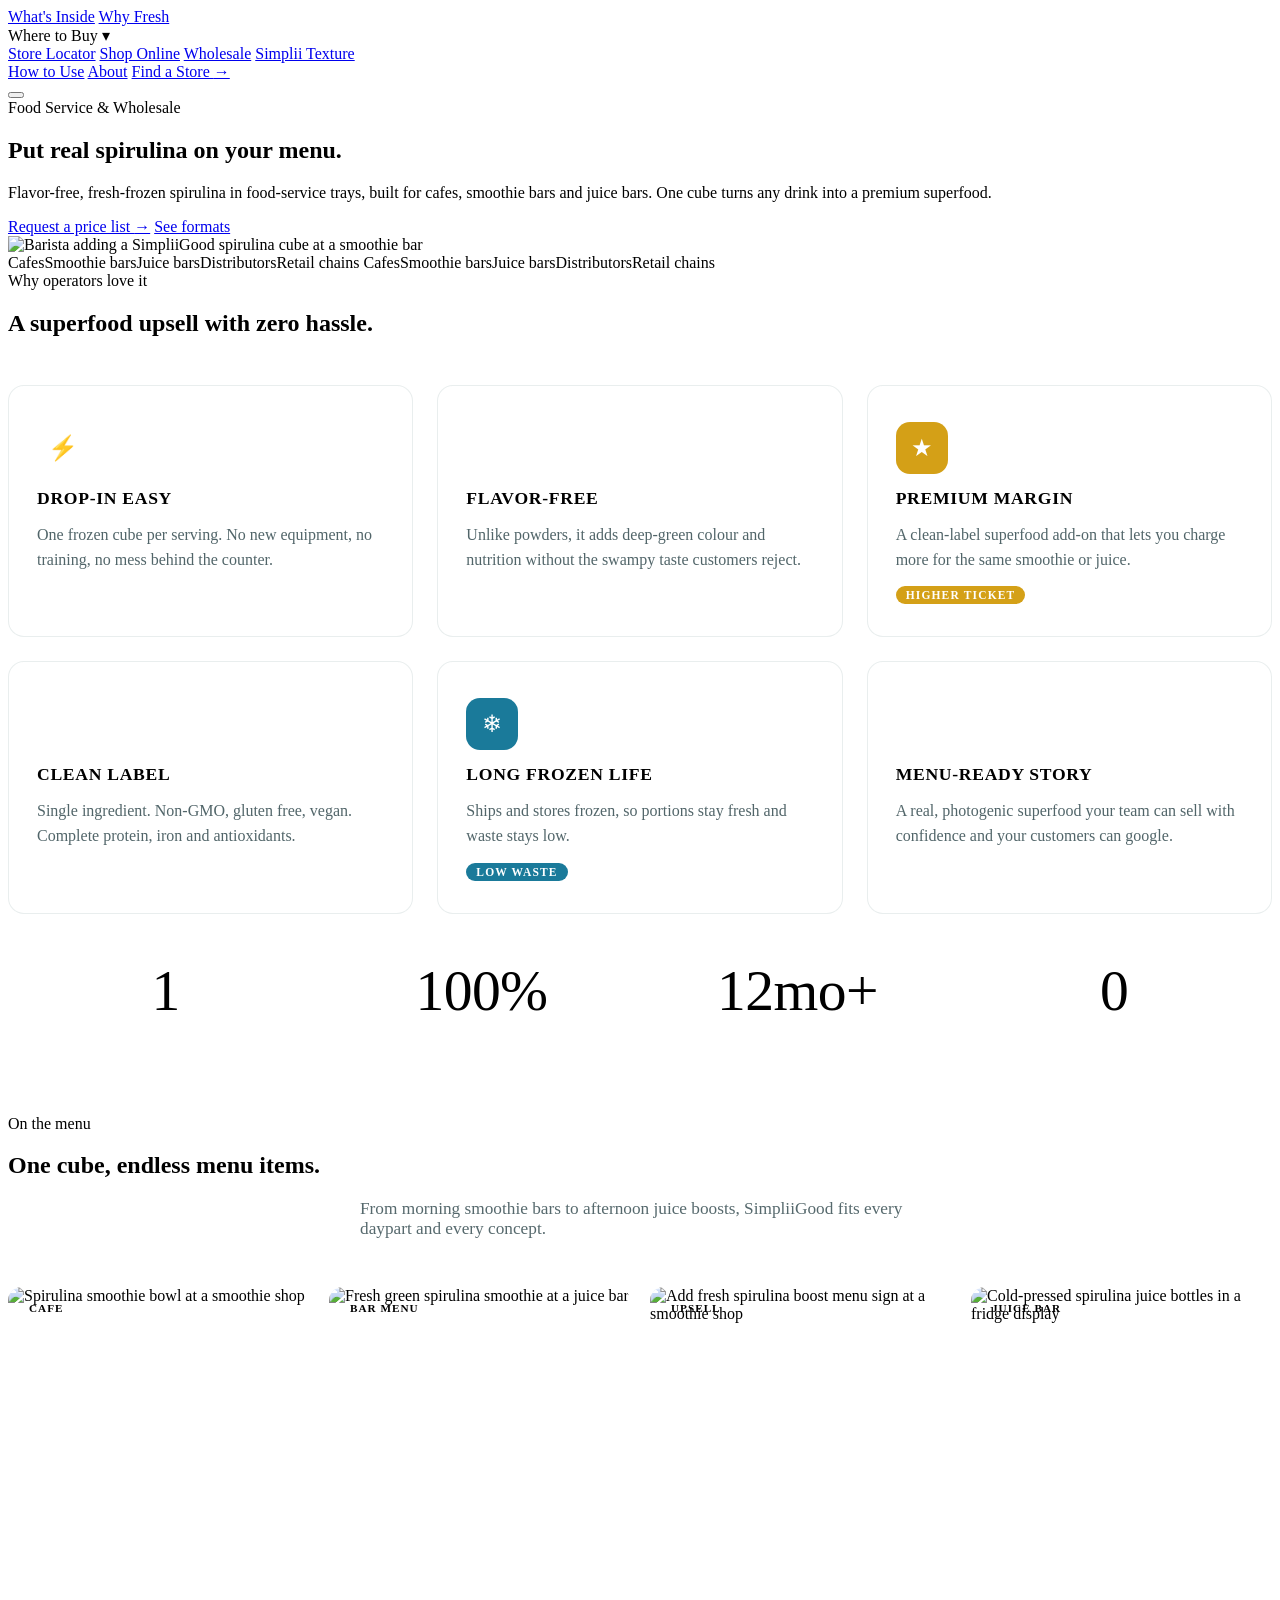
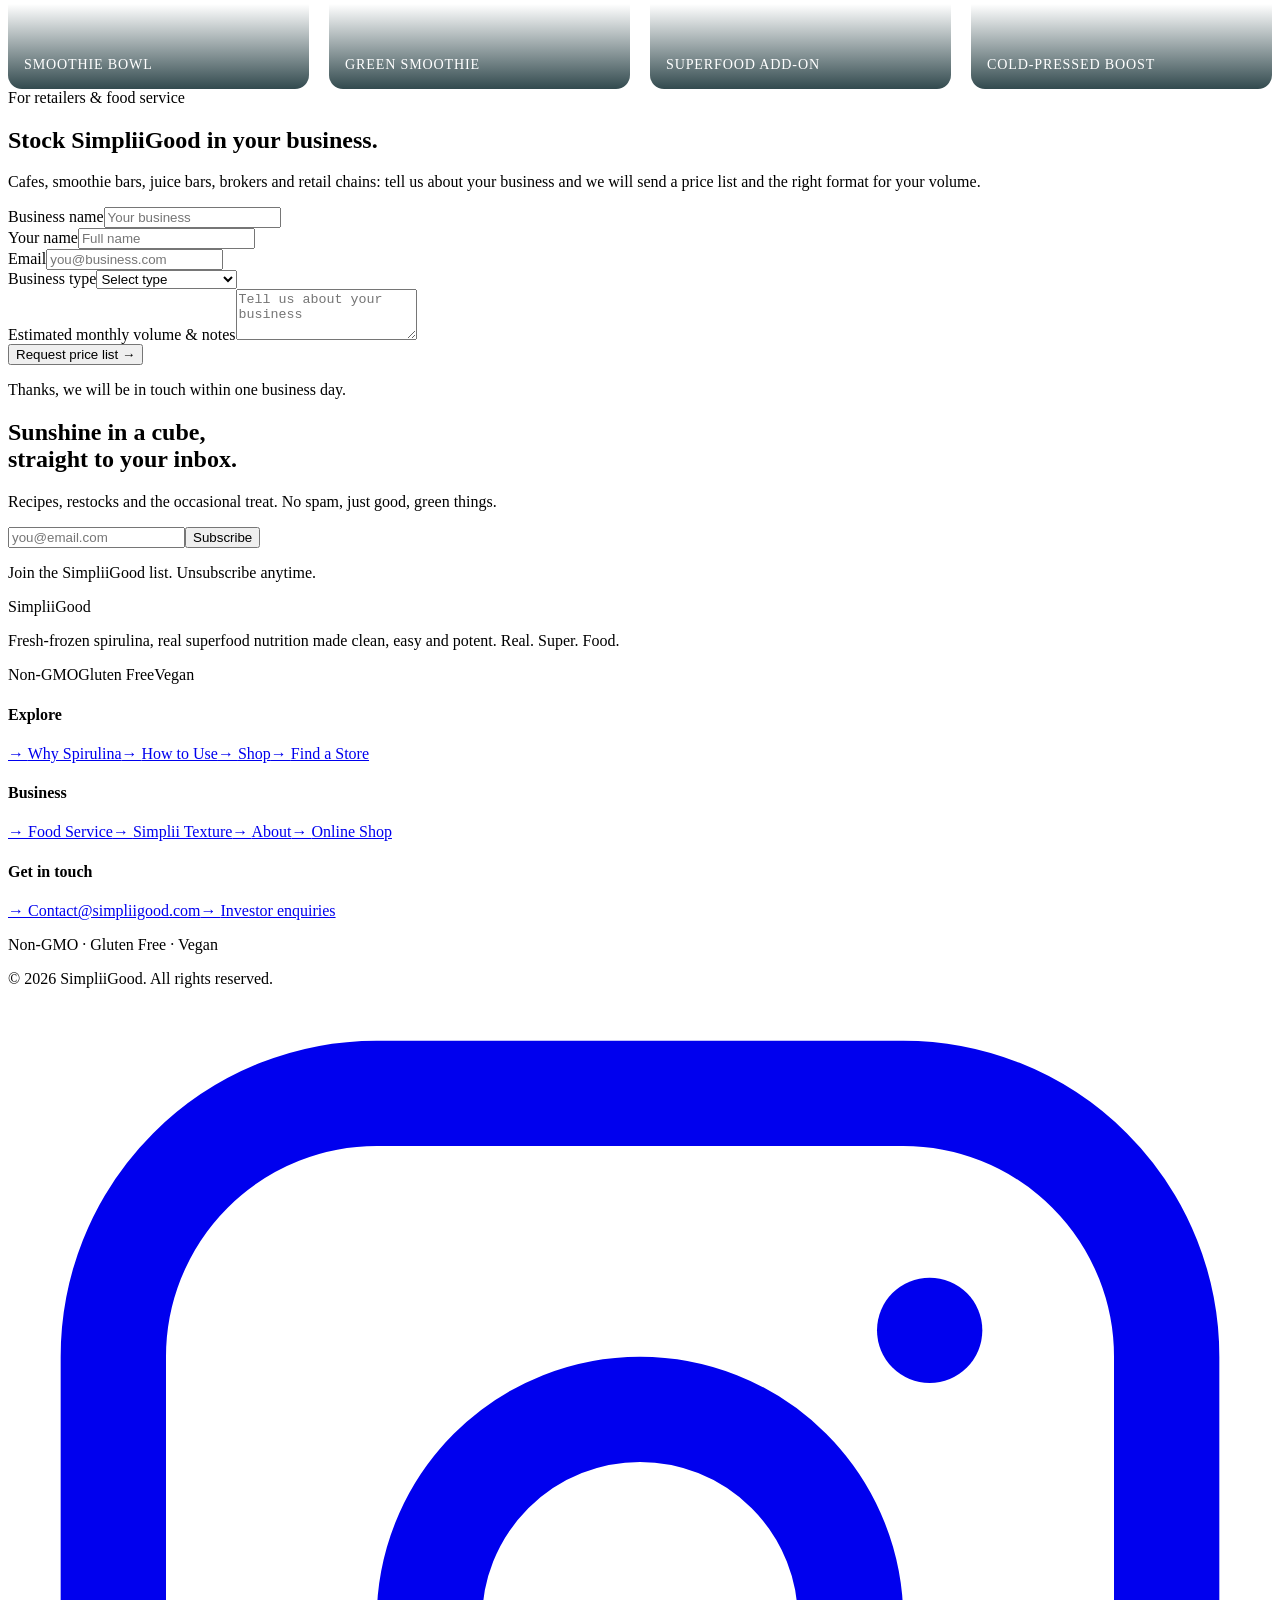
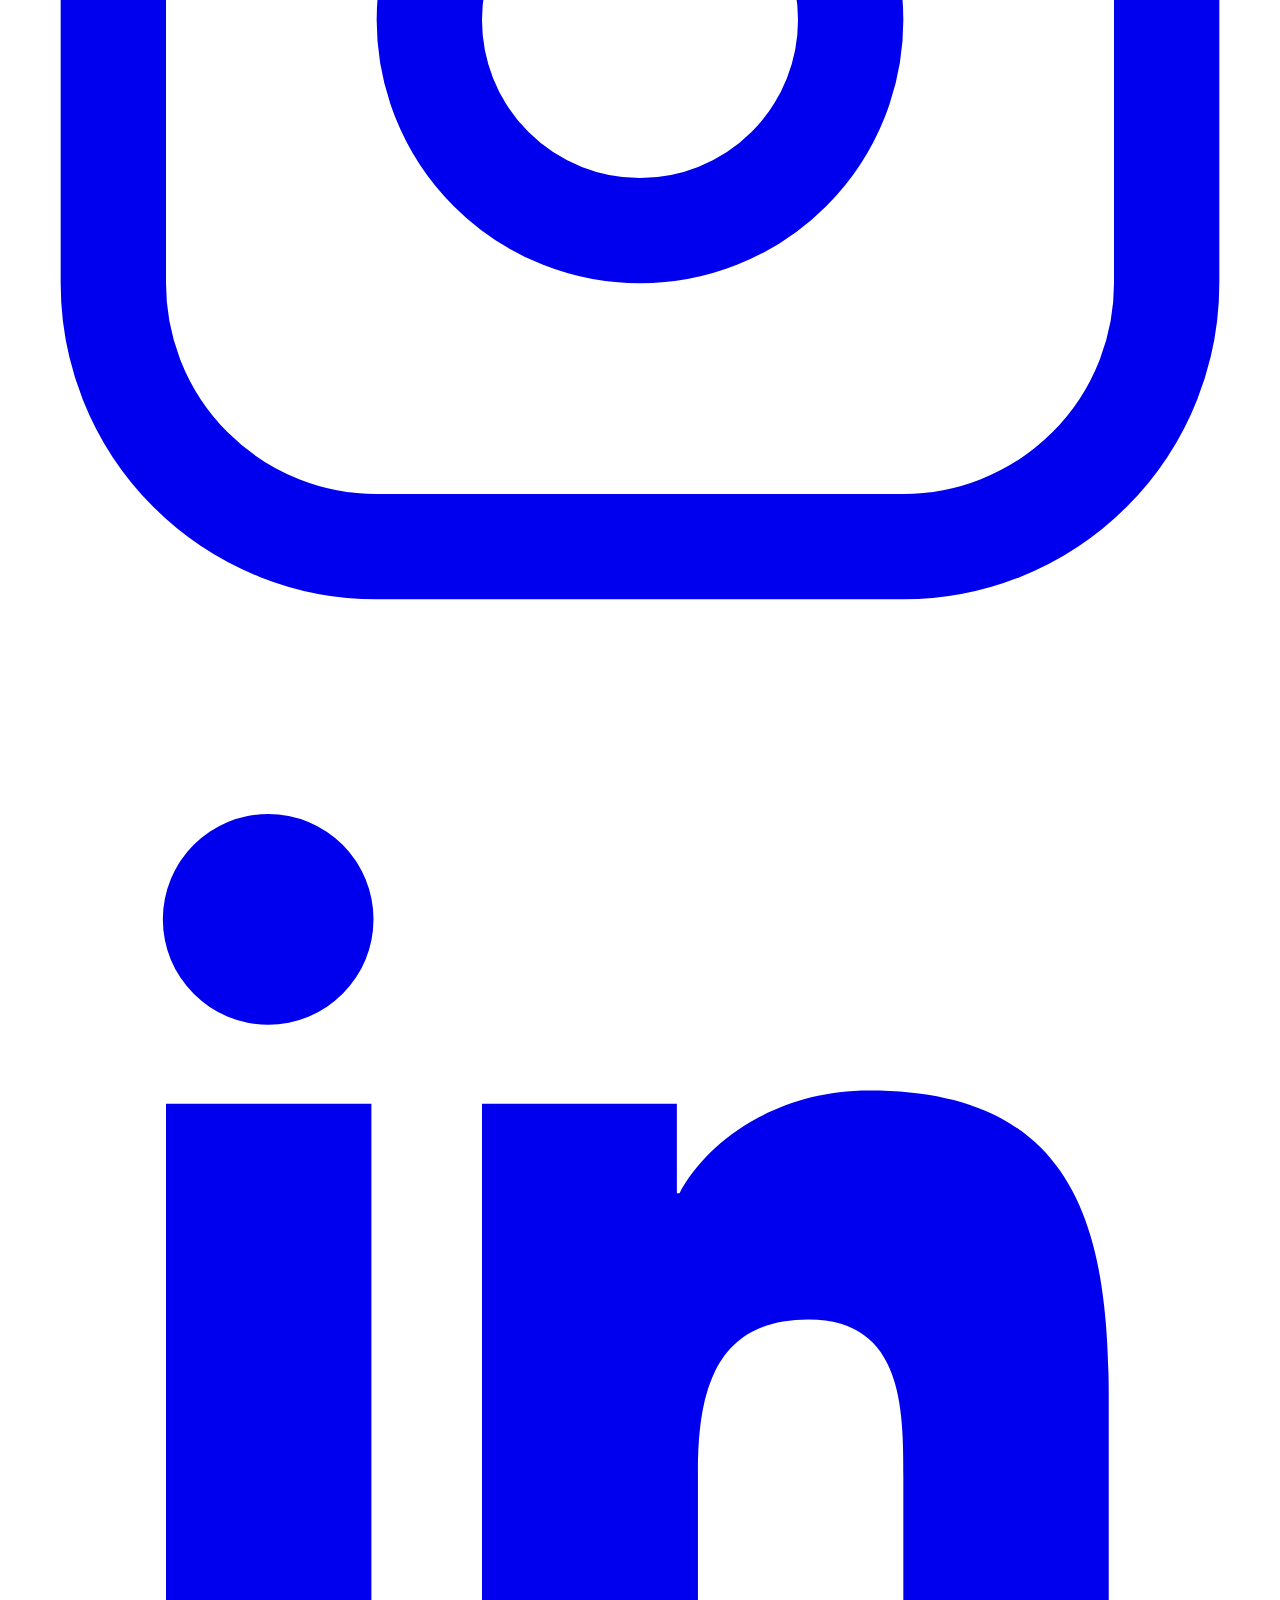
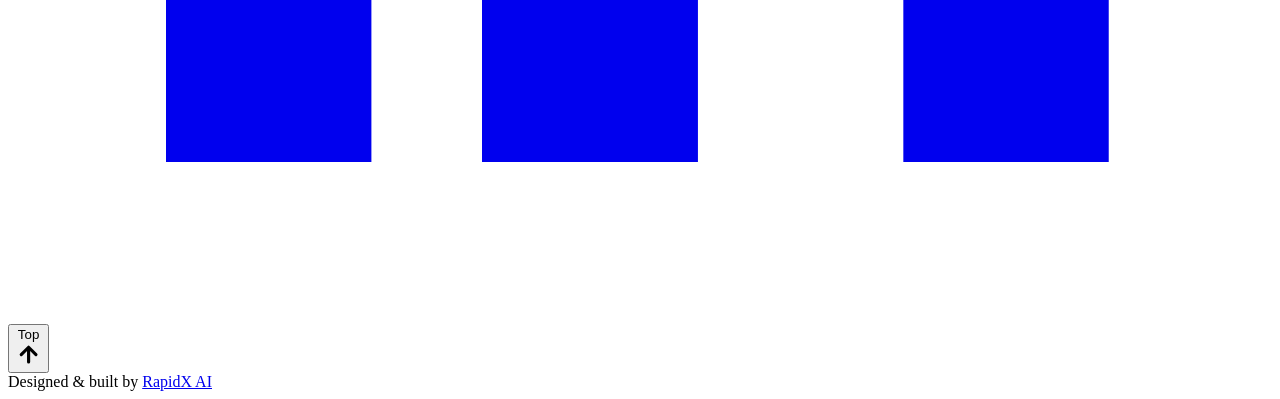
==== commit f8054b91: "Nav: move Simplii Texture into Where to Buy dropdown (bottom) Simplii Texture is no longer a top-lev" ====
--- a/food-service.html
+++ b/food-service.html
@@ -205,11 +205,14 @@
       <div class="nav-dd">
         <a class="nav-dd-toggle" role="button" tabindex="0" aria-haspopup="true">Where to Buy <span class="dd-caret">&#9662;</span></a>
         <div class="nav-dd-menu">
+          <a href="simplii-green.html#stores">Store Locator</a>
+          <a href="https://shop.simpliigood.com" target="_blank" rel="noopener">Shop Online</a>
+          <a href="food-service.html">Wholesale</a>
           <a href="texture.html">Simplii Texture</a>
-          <a href="food-service.html">Food Service</a>
         </div>
       </div>
       <a href="simplii-green.html#use">How to Use</a>
+      <a href="about.html">About</a>
       <a class="btn btn-green" href="simplii-green.html#stores" data-cursor="Store">Find a Store <span class="arr">&#8594;</span></a>
     </nav>
     <button class="burger" id="burger" aria-label="Menu"><span></span><span></span><span></span></button>
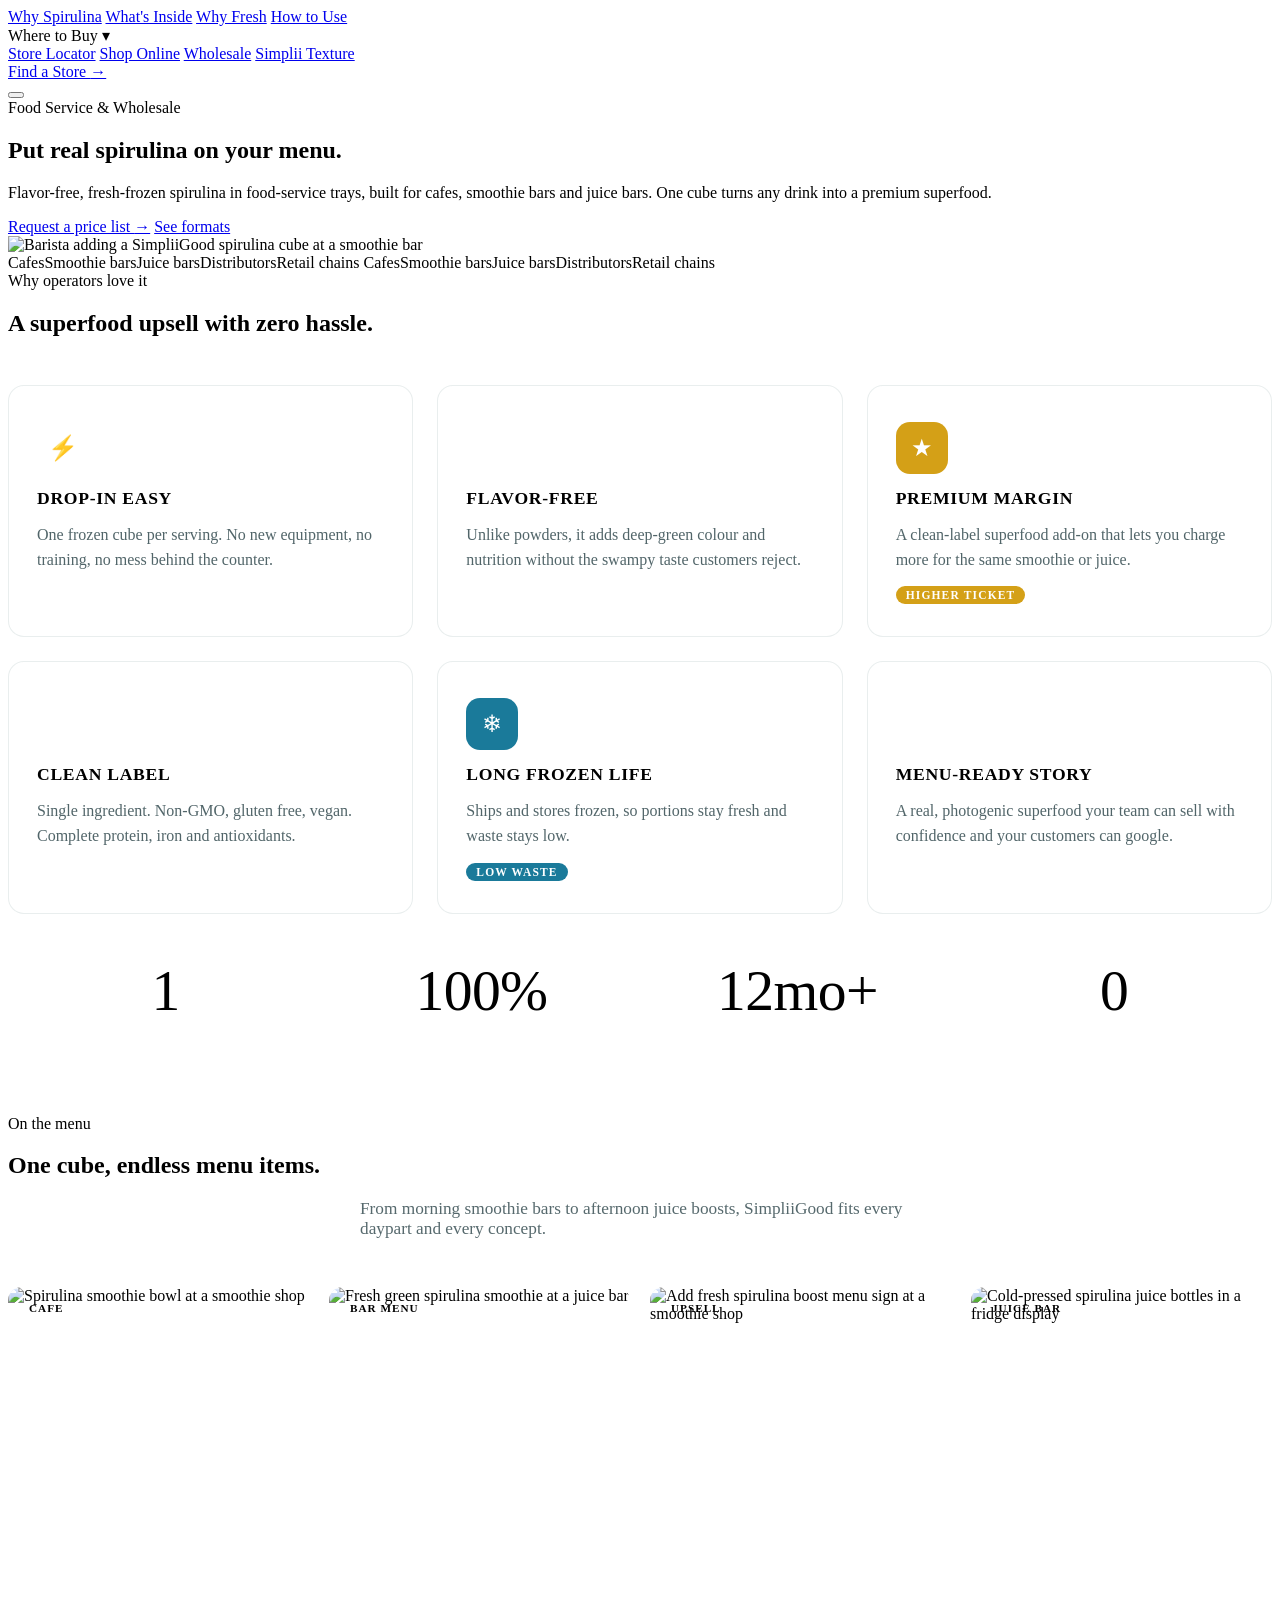
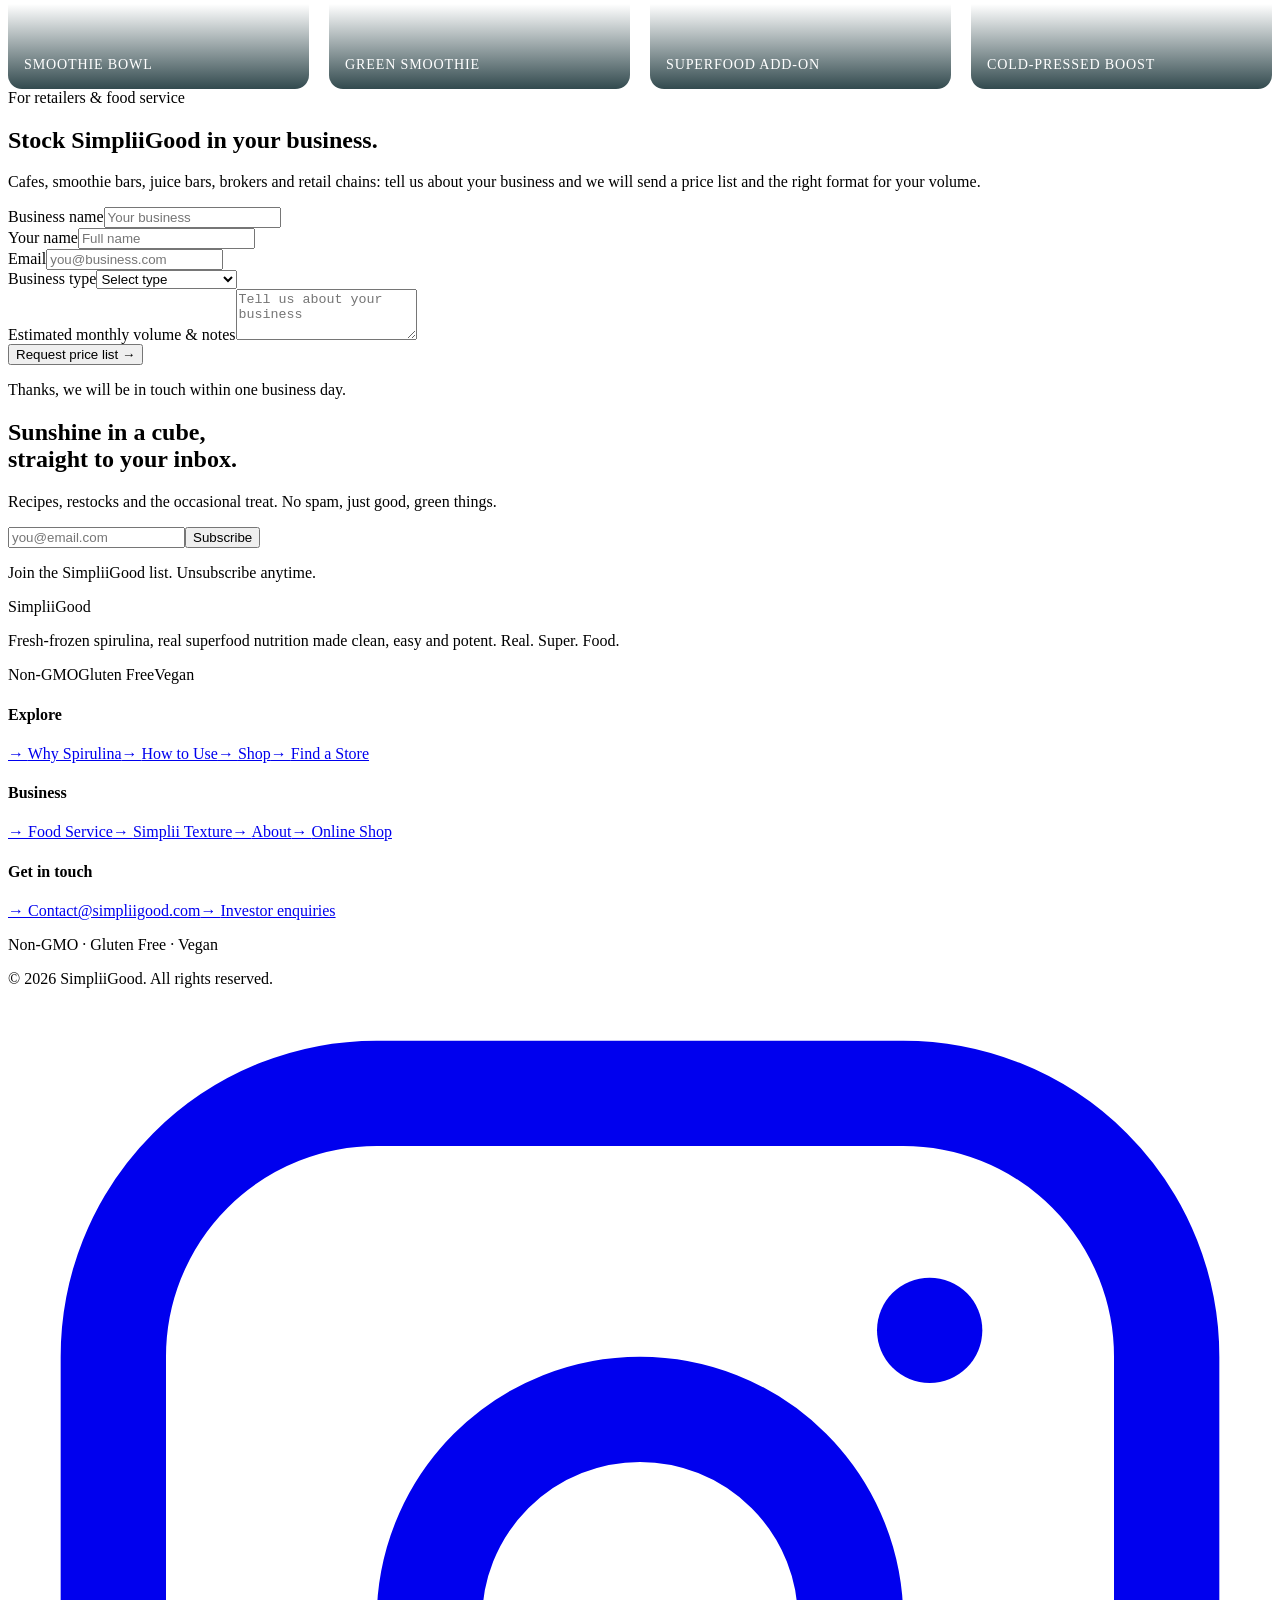
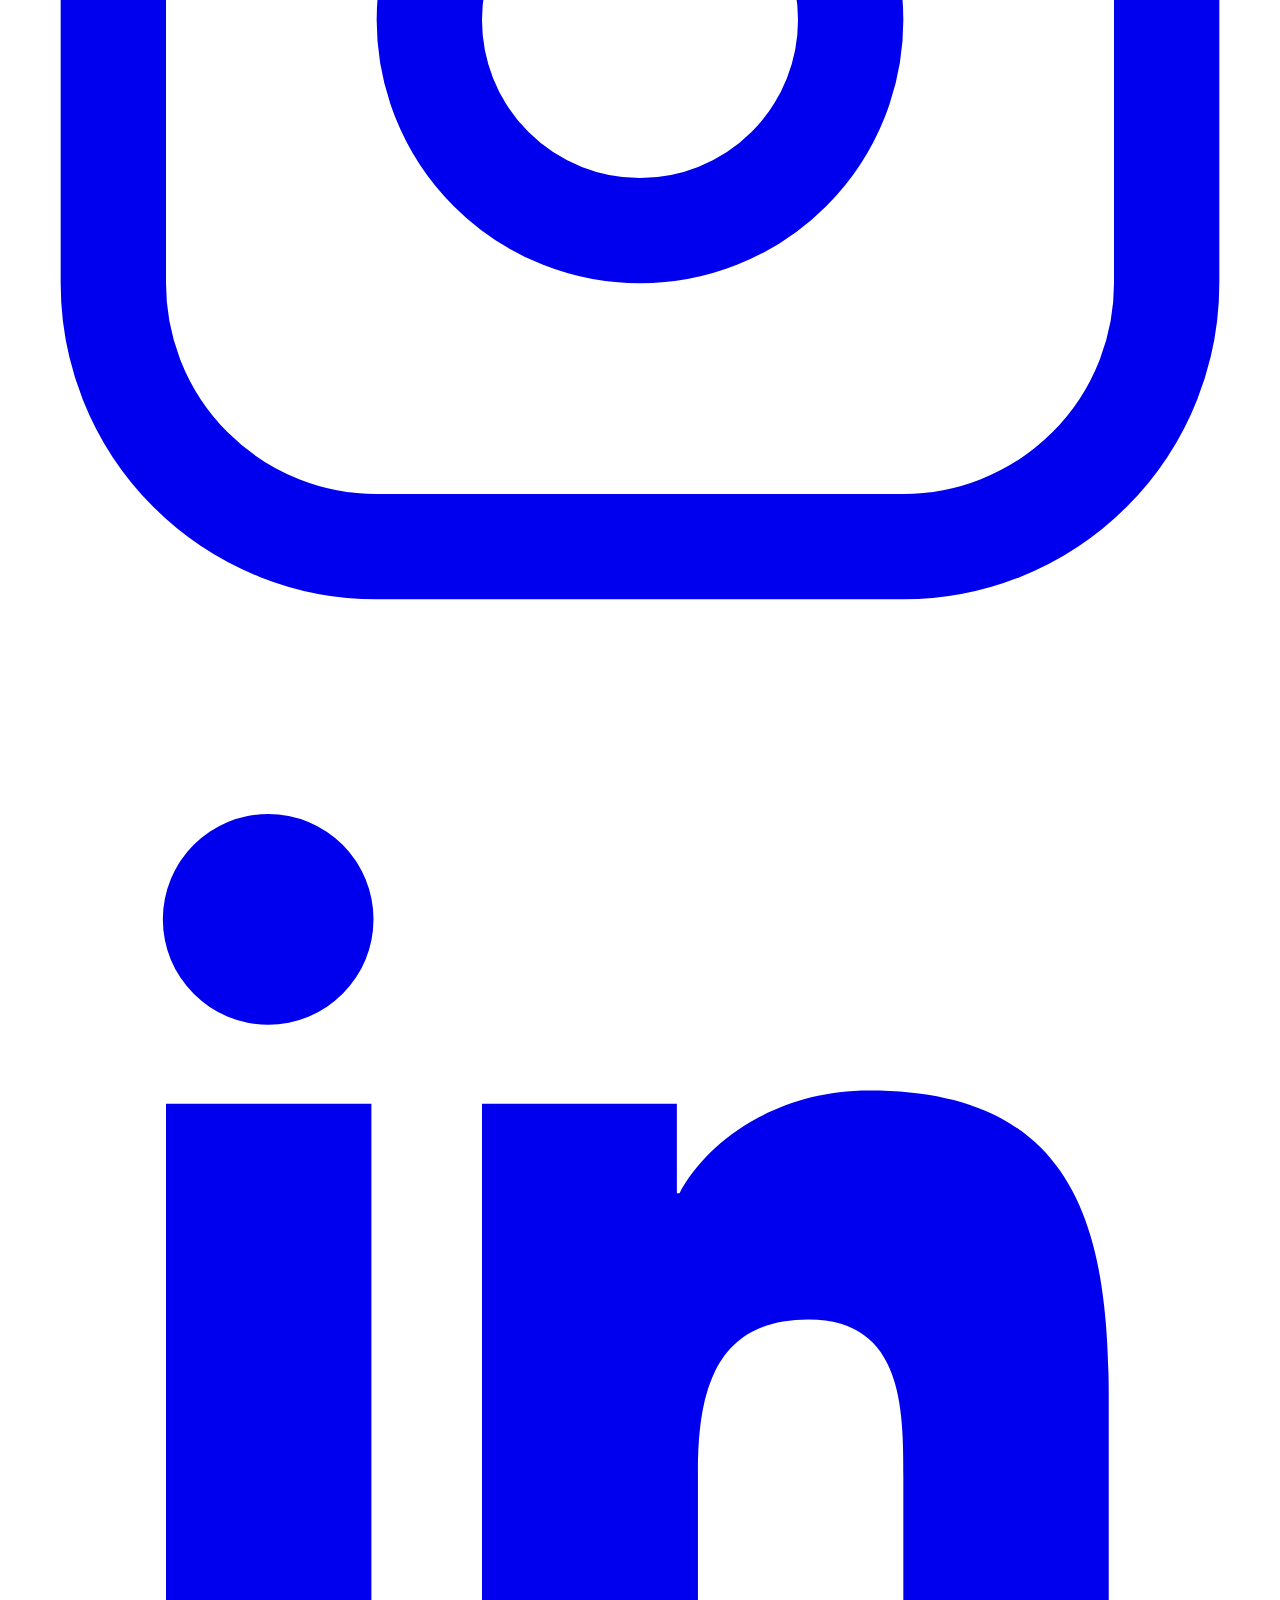
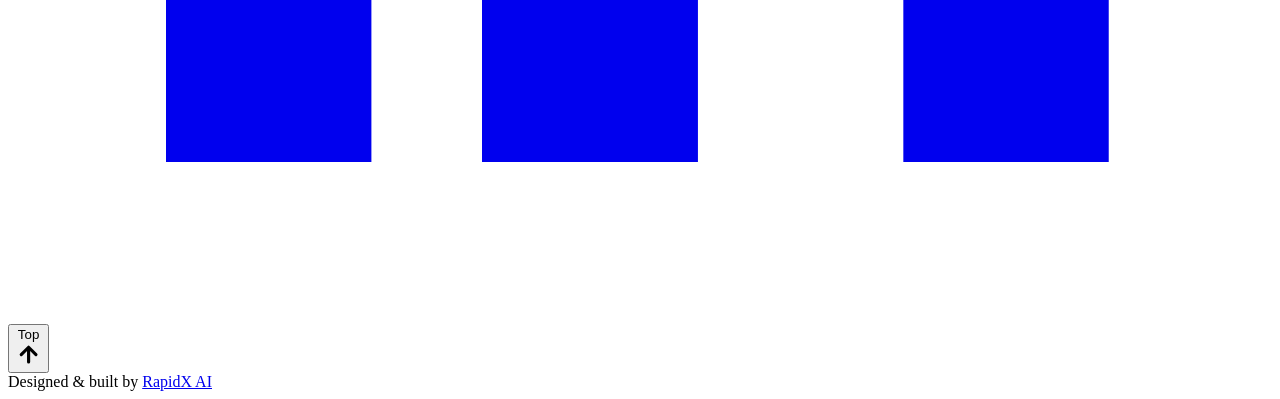
==== commit 842618b1: "Green page: What's Inside redesign + section reorder + nav hierarchy - Rebuild "What's Inside" as th" ====
--- a/food-service.html
+++ b/food-service.html
@@ -200,8 +200,10 @@
   <div class="wrap nav-inner">
     <a href="index.html" class="brand"><img src="images/wordmark.png" alt="SimpliiGood" onerror="this.style.display='none'"/></a>
     <nav class="nav-links" id="navLinks">
+      <a href="simplii-green.html#benefits">Why Spirulina</a>
       <a href="simplii-green.html#inside">What's Inside</a>
       <a href="simplii-green.html#fresh">Why Fresh</a>
+      <a href="simplii-green.html#use">How to Use</a>
       <div class="nav-dd">
         <a class="nav-dd-toggle" role="button" tabindex="0" aria-haspopup="true">Where to Buy <span class="dd-caret">&#9662;</span></a>
         <div class="nav-dd-menu">
@@ -211,8 +213,7 @@
           <a href="texture.html">Simplii Texture</a>
         </div>
       </div>
-      <a href="simplii-green.html#use">How to Use</a>
-      <a href="about.html">About</a>
+
       <a class="btn btn-green" href="simplii-green.html#stores" data-cursor="Store">Find a Store <span class="arr">&#8594;</span></a>
     </nav>
     <button class="burger" id="burger" aria-label="Menu"><span></span><span></span><span></span></button>
